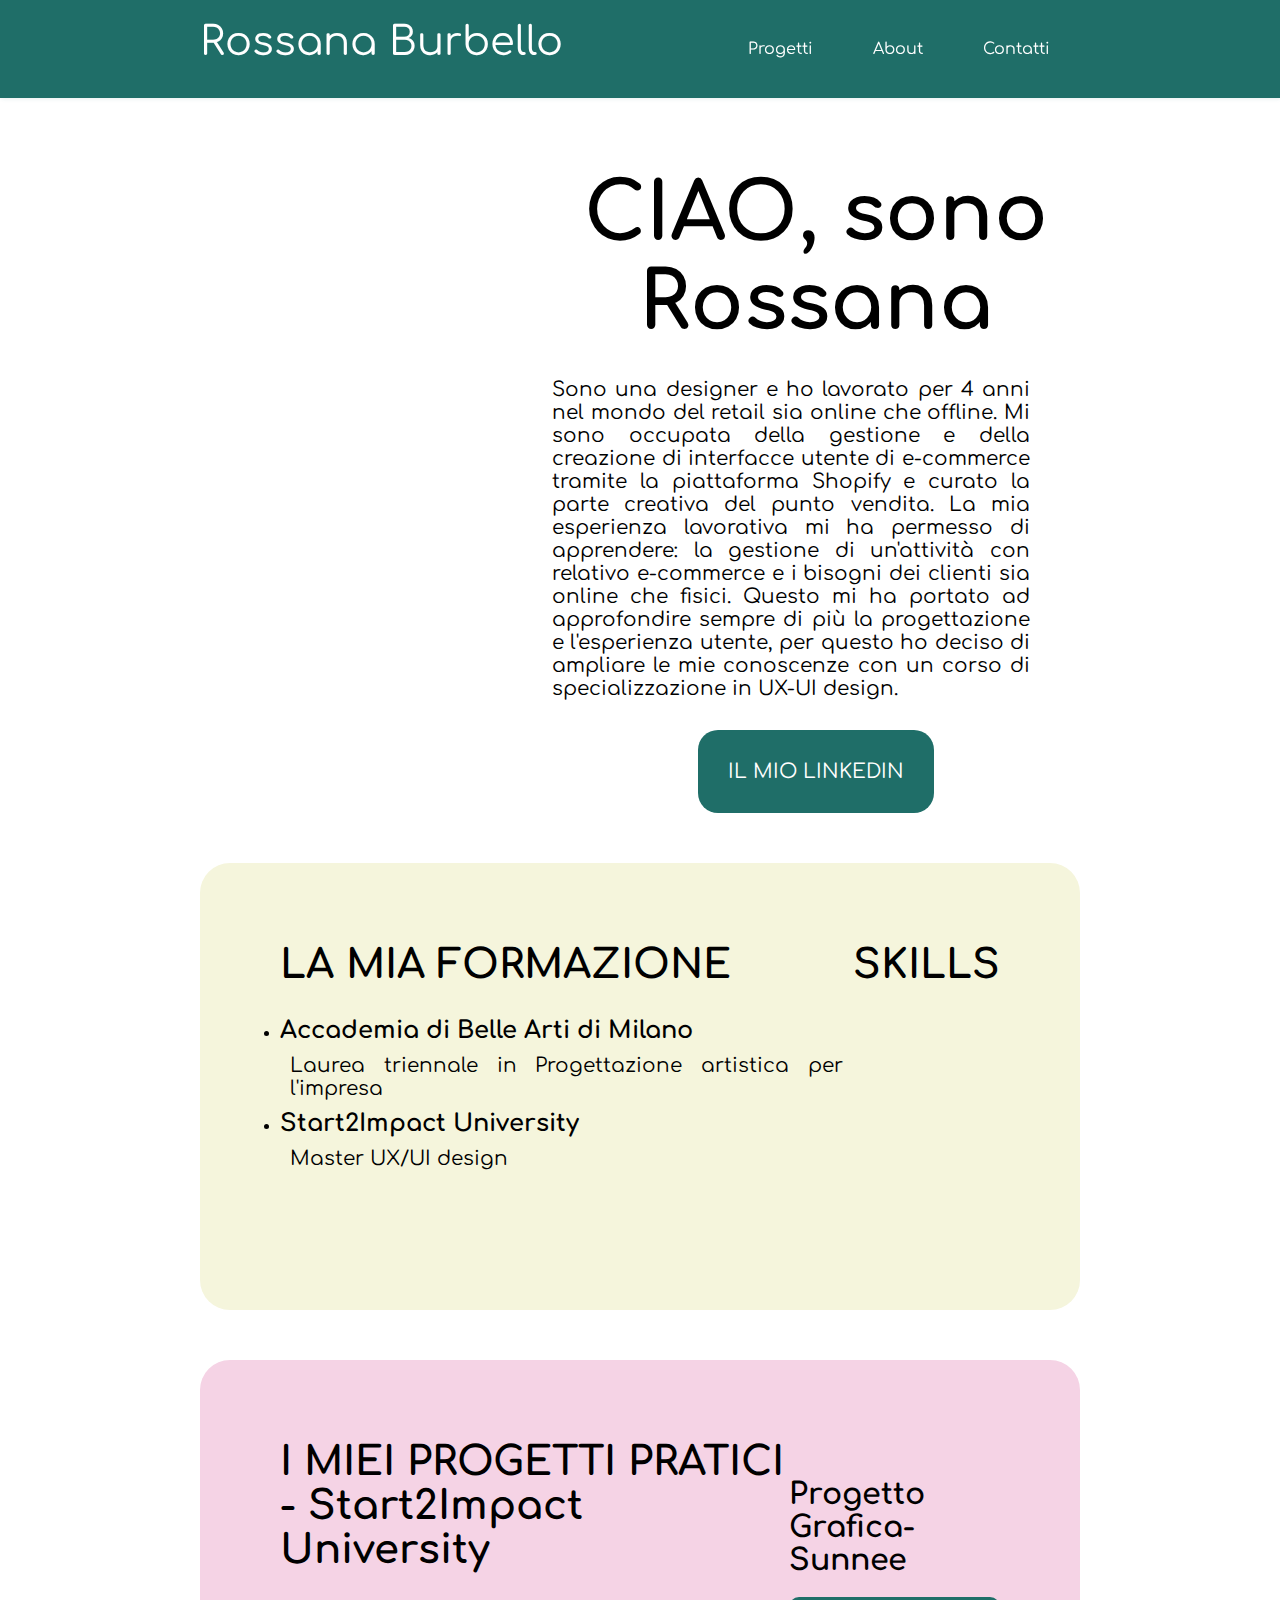
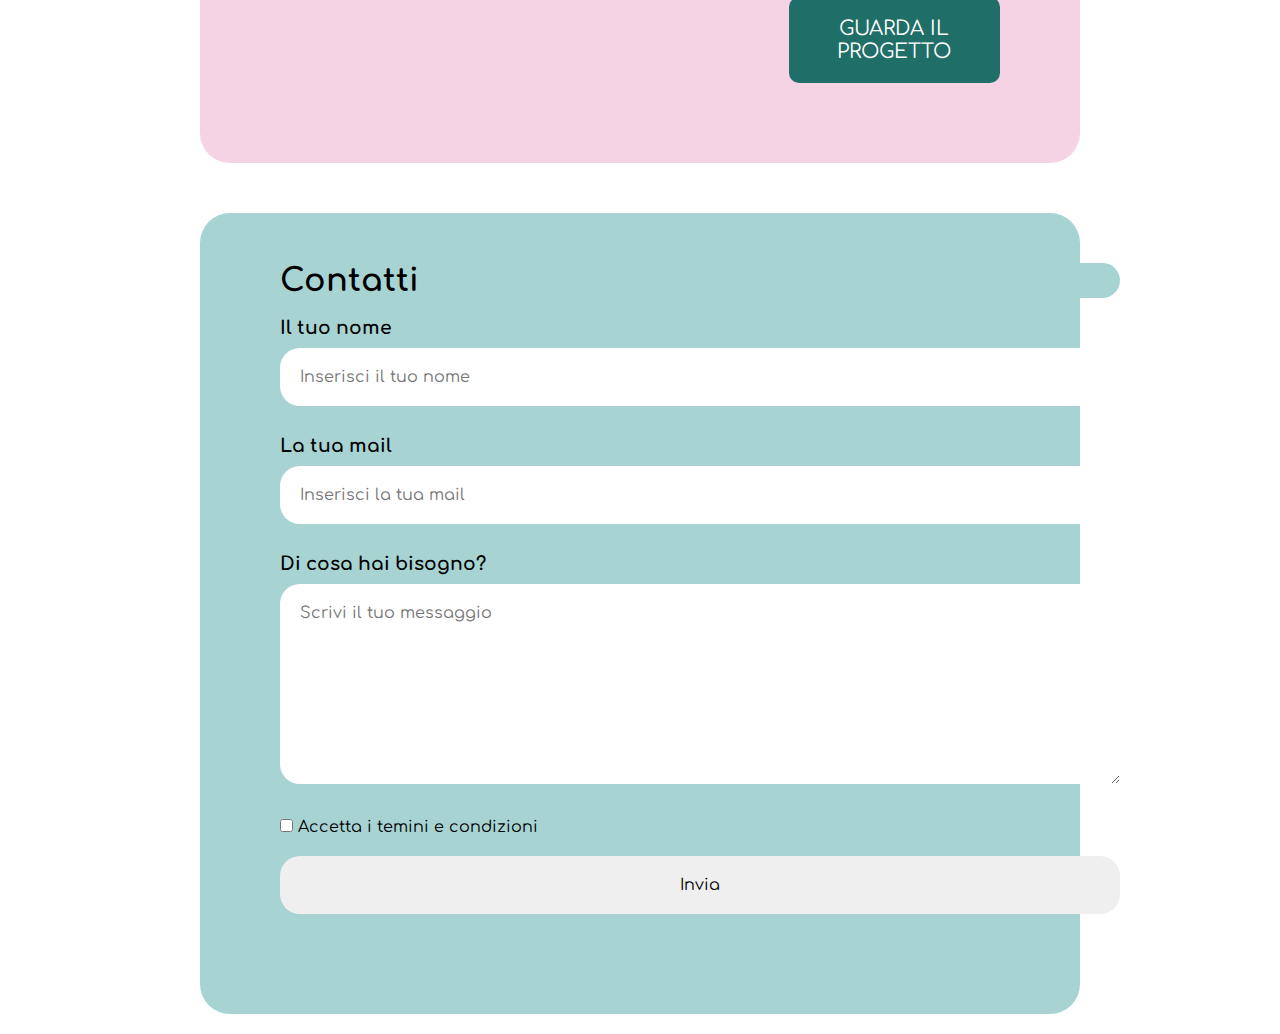
==== index.html @ 8a9caa3d "rifatto il css in quanto ero partita dalla truttura desktop e non da mobile, riadattando la parte de" ====
<!DOCTYPE html>
<html lang="en">
<head>
    <meta charset="UTF-8">
    <meta name="viewport" content="width=device-width, initial-scale=1.0">
    <link href="https://fonts.googleapis.com/css2?family=Comfortaa:wght@300..700&display=swap" rel="stylesheet">
    <link rel="stylesheet" href="assets/css/style1.css">
    <title>My Portfolio</title>
</head>
<body> <!--INIZIO HEADER-->
    
    <header class="header">
        <a href="#" class="Nome">Rossana Burbello</a>
        <input class="menu-btn" id="menu-btn" type="checkbox">
        <label for="menu-btn" class="menu-icon">
            <span class="nav-icon"></span>
        </label>

        <ul class="menu">
            <li><a href="#" class="Progetti">Progetti</a></li>
            <li><a href="#" class="About">About</a></li>
            <li><a href="#" class="Contatti">Contatti</a></li>
        </ul>

    </header>

         
    

 <!--INIZIO primo blocco-->

 <div class="main">
    <div class="presentazione">

        <div class="Photo">
            <img src="img/foto.png" alt="">
        </div>
        
        <div class="intro">
            <h1>CIAO, sono Rossana </h1>
            <p>Sono una designer e ho lavorato per 4 anni nel mondo del retail sia online che offline.
                Mi sono occupata della gestione e della creazione di interfacce utente di e-commerce tramite la piattaforma Shopify e curato la parte creativa del punto vendita.
                
                La mia esperienza lavorativa mi ha permesso di apprendere: la gestione di un'attività con relativo e-commerce e i bisogni dei clienti sia online che fisici.
                Questo mi ha portato ad approfondire sempre di più la progettazione e l'esperienza utente, per questo ho deciso di ampliare le mie conoscenze con un corso di specializzazione in UX-UI design.
                
                </p>
            <button> IL MIO LINKEDIN</button>
        </div>

       
    </div>


    <div class="training">
        <div class="text-project">
            <h1 class="title-section">LA MIA FORMAZIONE</h1>
            <ul>
                <li><h2>Accademia di Belle Arti di Milano</h2>
                    <p> Laurea triennale in Progettazione artistica per l'impresa</p></li>

                <li> <h2>Start2Impact University</h2>
                     <p>Master UX/UI design</p></li>

            </ul>          
        </div>
        
        <div class="skills">
            <h1 class="title-section">SKILLS</h1>
                <div class="img-skills">
                    <img src="img/ai.png" class=img-programm alt="">
                    <img src="img/id.png" class=img-programm alt="">
                    <img src="img/ph.png" class=img-programm alt="">
                    <img src="img/figma.png" class=img-programm alt="">
                    <img src="img/html.png" class=img-programm alt="">
                    <img src="img/css.png" class=img-programm alt="">

                </div>     

        </div>
    </div>




    <div class="progetti">
        <h1 class="title-section">I MIEI PROGETTI PRATICI - Start2Impact University</h1>

        <div class="project">
            <div class="progetto-grafica">
                <img src="img/sunnee.jpg"  alt="">
            </div>

            <div class="project-title">Progetto Grafica-Sunnee</div>
            <div class="CTA">
                <button>GUARDA IL PROGETTO</button>
            </div>
        </div>

    </div>


    <div class="contatti">
        
        <form action="index.html">
            <h1 class="contatti">Contatti</h1>

            <div class="info">
                <h3 class="input-title">Il tuo nome</h3>
                <input type="text" id="name" placeholder="Inserisci il tuo nome">

                <h3 class="input-title">La tua mail</h3>
                <input type="email" id="email" placeholder="Inserisci la tua mail">
                
                
            </div>

            
            <div class="message">
                <h3 class="input-title">Di cosa hai bisogno?</h3>
                <textarea name="messaggio" placeholder= "Scrivi il tuo messaggio"></textarea>
              

              <div class="check">
                 <input type="checkbox" name="Privacy policy"> <span>Accetta i temini e condizioni</span>
              </div>

              <div class="submit">
                  <input type="Submit" value=Invia>
              </div>

            </div>  
    
           
        </form>
        

    </div>
    
    
</body>
</html>
---- assets/css/style1.css ----
*{
    margin:0;
    padding:0;
    box-sizing:border-box;
    font-family: "Comfortaa", sans-serif;
}


a{
    color:white;
}


.header{
    background-color: rgb(31, 110, 104);
    box-shadow: 1px 1px 4px 0 rgba(31, 110, 104, .1);
    position:fixed;
    width:100%;
    z-index:1 ;
}


.header ul{
    padding:0;
    margin:0;
    list-style: none;
    overflow: hidden;
    background-color: rgb(31, 110, 104);
}

.header ul a{
    display: block;
    padding: 20px;
    text-decoration: none;

}

.header ul a:hover{
    background-color: rgb(79, 148, 142);

}

.header .Nome{
    float: left;
    font-size:40px;
    color:white;
    text-decoration: none;
    padding: 10px 20px;
}

.header .menu{
    clear:both;
    max-height: 0;
    transition: max-heigth .2s ease-out;
}


.header .menu-icon{
    padding:28px 20px;
    position:relative;
    float:right;
    cursor:pointer;
}


.header .menu-icon .nav-icon{
    background-color: white;
    display: block;
    width:18px;
    height: 2px;
    position:relative;
    transition: background-color .2s ease-out;
    border-radius: 5px;
}

.header .menu-icon .nav-icon::before,
.header .menu-icon .nav-icon::after{
    background-color: white;
    content: "";
    display: block;
    height: 100%;
    width:100%;
    transition:all .2s ease-out;
    position: absolute;
   
}

.header .menu-icon .nav-icon::after{
    top:-5px;

}


.header .menu-icon .nav-icon::before{
    top:5px;

}


.header .menu-btn{
    display: none;
}


.header .menu-btn:checked ~ .menu{
    max-height:240px;
}

.header .menu-btn:checked ~ .menu-icon .nav-icon{
    background-color: transparent;
}
.header .menu-btn:checked ~ .menu-icon .nav-icon::before{
    transform: rotate(-45deg);
    top:0;
}
.header .menu-btn:checked ~ .menu-icon .nav-icon::after{
    transform: rotate(45deg);
    top:0;
   
}





.main{
    
    padding-left:10px;
    padding-right:10px;

}

.presentazione{
    display:inline-block;
    padding:50px 0 50px 0;
    
}


.Photo{
     width:50%;
     margin:auto;
     
 }
 
 .Photo img{
     width:100%;
     border-radius:50%;
     border: 2px;
     margin-top: 20px;
     margin-bottom: 20px;
 
     
 }
 
 .intro{
     width:80%;
     margin:auto;
     text-align: center;
     
 }
 
 .intro h1{
     font-size:50px;
     margin-top:20px;
     margin-bottom: 30px;
     text-align: center;
 }
 
 .intro p{
     font-size:20px;
     margin-bottom: 30px;
     text-align: justify;
    

 }
 
 .intro button{
     background-color:rgb(31, 110, 104);
     color:white;
     font-size:20px;
     padding:20px;
     border-radius:20px;
     border:none; 

 }



 .training{
    background-color: beige; 
    border-radius: 30px;
    display: block;
    padding: 80px;
    margin-bottom: 50px;

}

 .progetti{
    background-color: rgb(245, 211, 229);
    border-radius: 30px;
    padding: 80px;
    margin-bottom:50px;
    display: block;    
} 

.project{
    margin:auto;
    width:100%;
}

.skills .img-programm{
    width:100px;
}

.text-project {
    width:100%;
    margin-bottom:50px;
}


.text-project h1{
    margin-bottom:30px;
}

.text-project p {
    font-size: 20px;
    text-align: justify;
}

.progetto-grafica img{
    width: 100%;
}

.project-title{
    font-size: 30px;
    margin-top:20px;
    font-weight: bold;
}


.CTA button{
    margin-top:20px;
    padding:20px;
    font-size: 20px;
    background-color:rgb(31, 110, 104);
    border: none;
    border-radius: 10px;
    color: white;
    width:100%;
}



form{
    padding: 80px;
    margin:auto; 
    width:500px;
    
}

.contatti:after{
    clear:both;
    display:table;
    content:"";
}

.contatti{
    background-color: rgb(167, 211, 211);
    margin-bottom:20px;
    border-radius: 30px;
}

.message{
    width:100%;
}

.input-title{
    margin-bottom: 10px;
}


input,textarea{
    padding: 20px;
    border-radius: 20px;
    
}

.info input[type=text], .info input[type=email]{
    width:100%;
    font-size: 100%;
    margin-bottom: 30px;
    border:none;
    
}

.message textarea{
    width: 100%;
    height: 200px;
    font-size: 100%;
    margin-bottom: 30px;
    border:none;


}

.check{
    float:left;
}


.submit input[type=Submit]{
    width:100%;
    font-size: 100%;
    margin-top:20px;
    margin-bottom: 50px;
    border:none;

}






@media(min-width:640px){

    .header li {
        float:left;
    }

    .header li a{
        padding:20px 30px;
    }
    
    .header .menu{
        clear:none;
        float:right;
        max-height: none;
        padding:20px 200px 20px 0;
    }

    .header .menu-icon{
        display: none;
    }

    .header .Nome{
        padding:20px 0 20px 200px;
    }

    .main{
        padding-left:200px;
        padding-right:200px;
    
    }
    
    .presentazione{
        padding: 150px 0 50px 0;
        display:flex;
    }
    
    .Photo{
        width:40%;
    }
    
    .Photo img{
        width:50%;
        border-radius:50%;
        border: 2px;
        display: block;
        margin:auto;
        margin-top: 20px;
        margin-bottom: 20px;    
    }
    
    .intro{
        width:60%;
    }
    
    .intro h1{
        font-size:80px;
        margin-top:20px;
        margin-bottom: 30px;
    }
    
    .intro p{
        font-size:20px;
        margin-bottom: 30px;
        margin-right:50px;
    }
    
    .intro button{
        background-color:rgb(31, 110, 104);
        color:white;
        font-size:20px;
        padding:30px;
        border-radius:20px;
        border:none;
    }





    .training{
        background-color: beige; 
        border-radius: 30px;
        display:flex;
        justify-content:space-between;
        padding: 80px;
        margin-bottom: 50px;
    
    }
    
    .text-project p {
        font-size: 20px;
        margin:10px;
    }
    
    
    .skills .img-programm{
        width:100px;
    }
    
    .title-section{
        margin-bottom:30px;
        font-size: 40px;
    
    }
    
    .progetti{
        background-color: rgb(245, 211, 229);
        border-radius: 30px;
        padding: 80px;
        margin-bottom:50px;
        display:flex;
    
    }
    
    .progetti:after{
        clear:both;
        display:table;
        content:"";
    }
    
    
    .project{
        width:60%;
    
    }
    
    .progetto-grafica img{
        width: 100%;
    }
    
    .project-title{
        font-size: 30px;
        margin-top:20px;
        font-weight: bold;
    }
    
    
    .CTA button{
        margin-top:20px;
        padding:20px;
        font-size: 20px;
        background-color:rgb(31, 110, 104);
        border: none;
        border-radius: 10px;
        color: white;
    }



    form{
        padding-top:50px;
        padding-bottom: 50px;
        margin:auto; 
        width:1000px;
        
        
    }
    
    
}
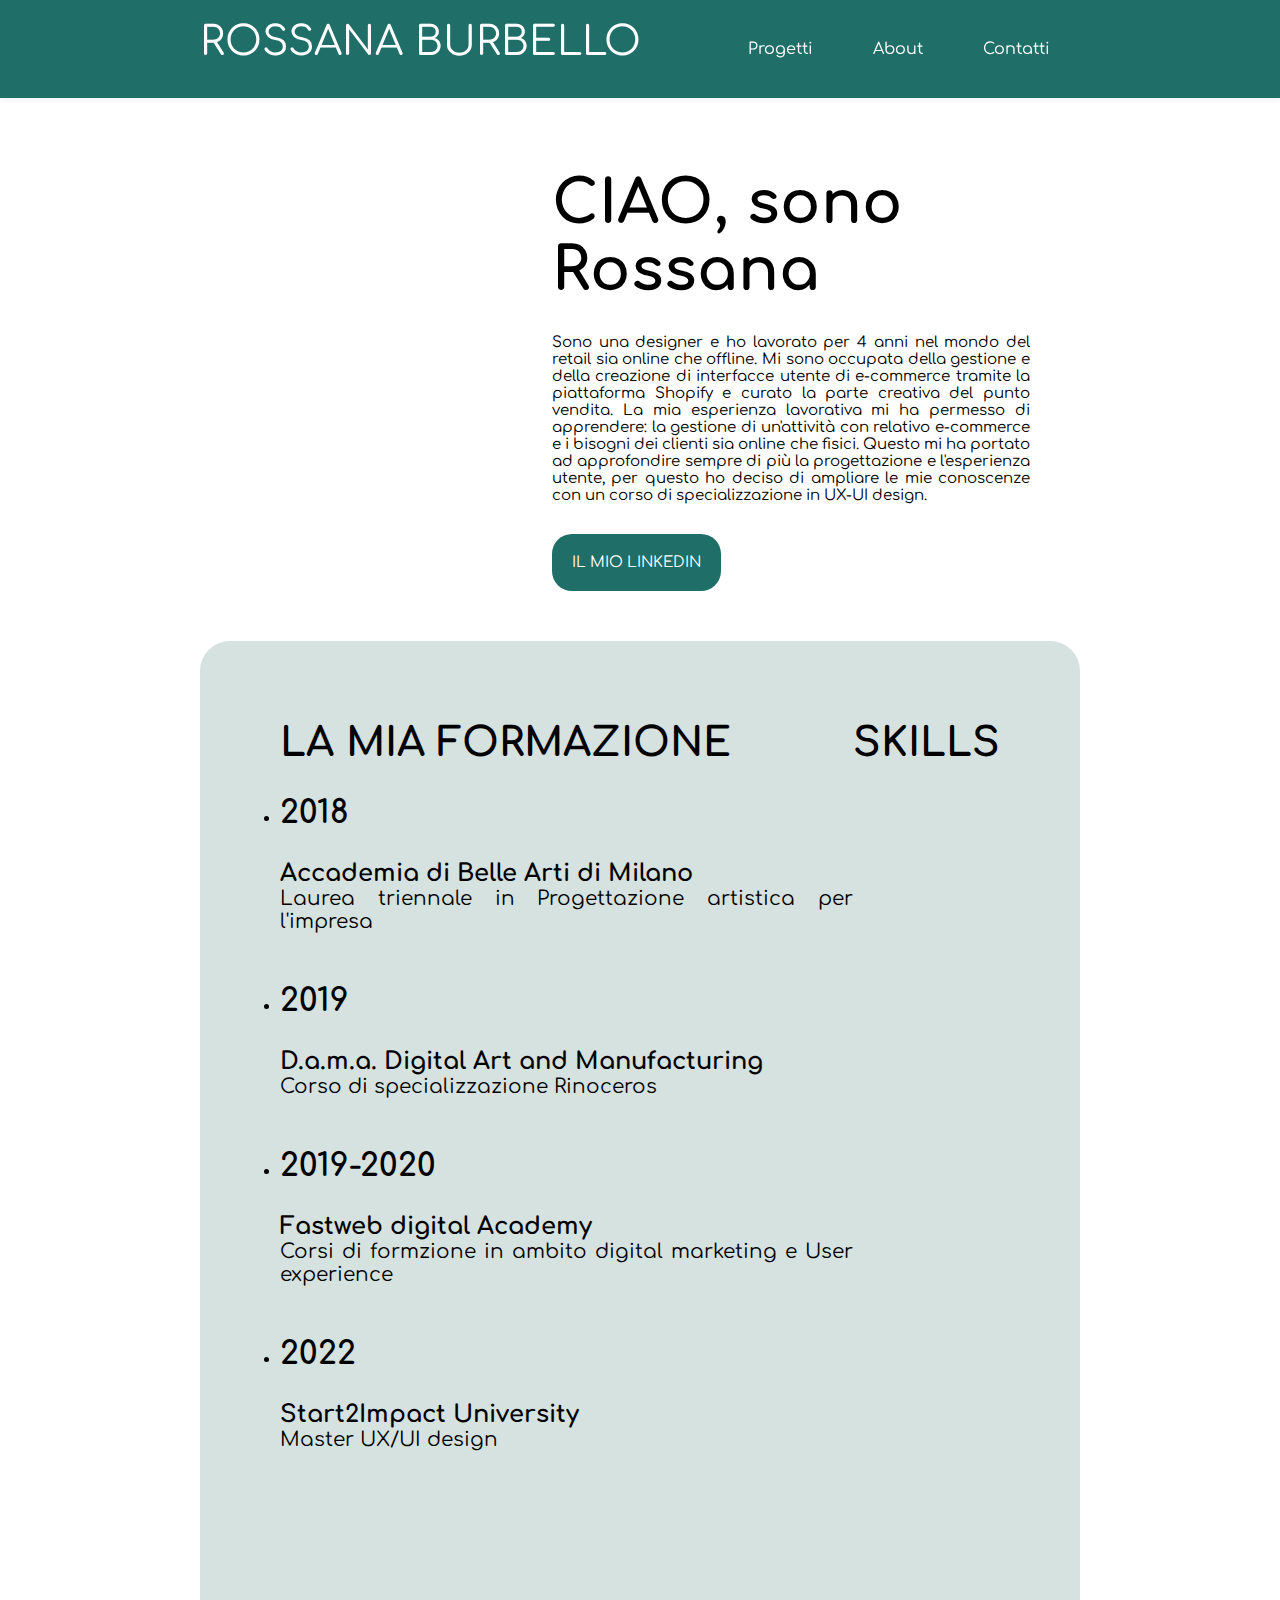
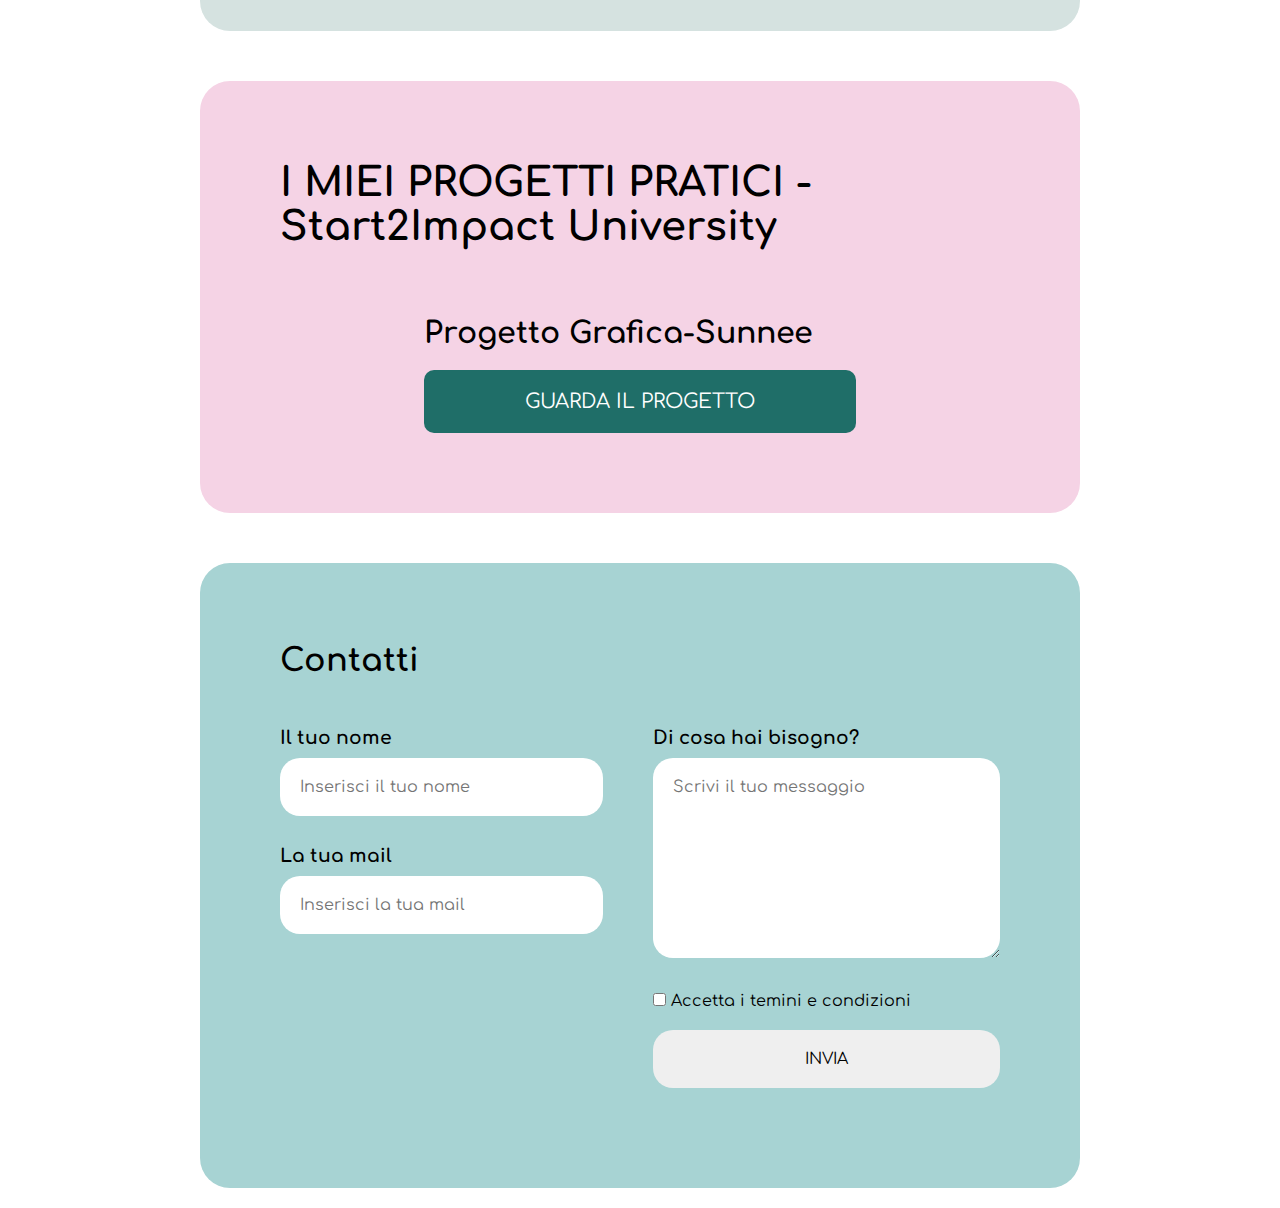
==== commit f6be5e9b: "sistemato form contatti" ====
--- a/index.html
+++ b/index.html
@@ -10,7 +10,7 @@
 <body> <!--INIZIO HEADER-->
     
     <header class="header">
-        <a href="#" class="Nome">Rossana Burbello</a>
+        <a href="#" class="Nome">ROSSANA BURBELLO</a>
         <input class="menu-btn" id="menu-btn" type="checkbox">
         <label for="menu-btn" class="menu-icon">
             <span class="nav-icon"></span>
@@ -53,16 +53,36 @@
 
 
     <div class="training">
-        <div class="text-project">
+        <div class="text-training">
             <h1 class="title-section">LA MIA FORMAZIONE</h1>
+
             <ul>
-                <li><h2>Accademia di Belle Arti di Milano</h2>
-                    <p> Laurea triennale in Progettazione artistica per l'impresa</p></li>
+                <li>
+                    <h1>2018</h1>
+                    <h2>Accademia di Belle Arti di Milano</h2>
+                    <p> Laurea triennale in Progettazione artistica per l'impresa</p>
+                </li>
 
-                <li> <h2>Start2Impact University</h2>
-                     <p>Master UX/UI design</p></li>
+                <li>
+                    <h1>2019</h1>
+                    <h2>D.a.m.a. Digital Art and Manufacturing</h2>
+                    <p>Corso di specializzazione Rinoceros</p>
+                </li>
 
-            </ul>          
+                <li>
+                    <h1>2019-2020</h1>
+                    <h2>Fastweb digital Academy</h2>
+                    <p> Corsi di formzione in ambito digital marketing e User experience</p>
+                </li>
+  
+
+                <li> 
+                    <h1>2022</h1>
+                    <h2>Start2Impact University</h2>
+                     <p>Master UX/UI design</p>
+                </li>
+
+            </ul>       
         </div>
         
         <div class="skills">
@@ -101,9 +121,11 @@
 
 
     <div class="contatti">
+
+        <h1 class="title-contact">Contatti</h1>
+        
         
         <form action="index.html">
-            <h1 class="contatti">Contatti</h1>
 
             <div class="info">
                 <h3 class="input-title">Il tuo nome</h3>
@@ -126,7 +148,7 @@
               </div>
 
               <div class="submit">
-                  <input type="Submit" value=Invia>
+                  <input type="Submit" value=INVIA>
               </div>
 
             </div>  
--- a/assets/css/style1.css
+++ b/assets/css/style1.css
@@ -189,13 +189,15 @@
 
 
  .training{
-    background-color: beige; 
+    background-color: rgb(213, 226, 224); 
     border-radius: 30px;
     display: block;
     padding: 80px;
     margin-bottom: 50px;
 
 }
+
+
 
  .progetti{
     background-color: rgb(245, 211, 229);
@@ -210,21 +212,31 @@
     width:100%;
 }
 
+
+.text-training  ul li{
+    padding-bottom: 50px;
+}
+
+.title-section{
+    margin-bottom: 50px;
+    font-size: 40px;
+}
+
 .skills .img-programm{
     width:100px;
 }
 
-.text-project {
+.text-training {
     width:100%;
     margin-bottom:50px;
 }
 
 
-.text-project h1{
+.text-training h1{
     margin-bottom:30px;
 }
 
-.text-project p {
+.text-training p {
     font-size: 20px;
     text-align: justify;
 }
@@ -255,8 +267,7 @@
 
 form{
     padding: 80px;
-    margin:auto; 
-    width:500px;
+    margin:auto;
     
 }
 
@@ -272,9 +283,12 @@
     border-radius: 30px;
 }
 
-.message{
-    width:100%;
-}
+
+.title-contact{
+    padding: 80px 80px 0 80px;
+}
+
+
 
 .input-title{
     margin-bottom: 10px;
@@ -322,9 +336,7 @@
 
 
 
-
-
-@media(min-width:640px){
+@media (min-width:640px) and (max-width:1024px){
 
     .header li {
         float:left;
@@ -338,7 +350,7 @@
         clear:none;
         float:right;
         max-height: none;
-        padding:20px 200px 20px 0;
+        padding:20px 80px 20px 0;
     }
 
     .header .menu-icon{
@@ -346,22 +358,22 @@
     }
 
     .header .Nome{
-        padding:20px 0 20px 200px;
+        padding:20px 0 20px 80px;
     }
 
     .main{
-        padding-left:200px;
-        padding-right:200px;
+        padding-left:100px;
+        padding-right:100px;
     
     }
     
     .presentazione{
-        padding: 150px 0 50px 0;
-        display:flex;
+        padding: 200px 0 50px 0;
+       
     }
     
     .Photo{
-        width:40%;
+        width:60%;
     }
     
     .Photo img{
@@ -375,11 +387,12 @@
     }
     
     .intro{
-        width:60%;
+        width:100%;
+        margin:0 20px 0 20px;
     }
     
     .intro h1{
-        font-size:80px;
+        font-size:50px;
         margin-top:20px;
         margin-bottom: 30px;
     }
@@ -404,16 +417,14 @@
 
 
     .training{
-        background-color: beige; 
         border-radius: 30px;
-        display:flex;
         justify-content:space-between;
         padding: 80px;
         margin-bottom: 50px;
     
     }
     
-    .text-project p {
+    .text-training p {
         font-size: 20px;
         margin:10px;
     }
@@ -430,12 +441,9 @@
     }
     
     .progetti{
-        background-color: rgb(245, 211, 229);
         border-radius: 30px;
         padding: 80px;
         margin-bottom:50px;
-        display:flex;
-    
     }
     
     .progetti:after{
@@ -477,10 +485,192 @@
         padding-top:50px;
         padding-bottom: 50px;
         margin:auto; 
-        width:1000px;
+        width:100%;
         
         
     }
+}
+
+
+@media(min-width:1024px){
+
+    .header li {
+        float:left;
+    }
+
+    .header li a{
+        padding:20px 30px;
+    }
+    
+    .header .menu{
+        clear:none;
+        float:right;
+        max-height: none;
+        padding:20px 200px 20px 0;
+    }
+
+    .header .menu-icon{
+        display: none;
+    }
+
+    .header .Nome{
+        padding:20px 0 20px 200px;
+    }
+
+    .main{
+        padding-left:200px;
+        padding-right:200px;
+    
+    }
+    
+    .presentazione{
+        padding: 150px 0 50px 0;
+        display:flex;
+    }
+    
+    .Photo{
+        width:40%;
+    }
+    
+    .Photo img{
+        width:60%;
+        border-radius:50%;
+        border: 2px;
+        display: block;
+        margin:auto;
+        margin-top: 20px;
+        margin-bottom: 20px;    
+    }
+    
+    .intro{
+        width:60%;
+    }
+    
+    .intro h1{
+        font-size:60px;
+        margin-top:20px;
+        margin-bottom: 30px;
+        text-align: left;
+    }
+    
+    .intro p{
+        font-size:15px;
+        margin-bottom: 30px;
+        margin-right:50px;
+    }
+    
+    .intro button{
+        background-color:rgb(31, 110, 104);
+        color:white;
+        font-size:15px;
+        padding:20px;
+        border-radius:20px;
+        border:none;
+        float:left;
+
+    }
+
+
+
+
+
+    .training{
+        border-radius: 30px;
+        display:flex;
+        justify-content:space-between;
+        padding: 80px;
+        margin-bottom: 50px;
+    
+    }
+
+    
+    
+    .ttext-training p {
+        font-size: 20px;
+        margin:10px;
+    }
+    
+    
+    .skills .img-programm{
+        width:100px;
+    }
+    
+    .title-section{
+        margin-bottom:30px;
+        font-size: 40px;
+    
+    }
+    
+    .progetti{
+        border-radius: 30px;
+        padding: 80px;
+        margin-bottom:50px;
+        
+    
+    }
+    
+    .progetti:after{
+        clear:both;
+        display:table;
+        content:"";
+    }
+    
+    
+    .project{
+        width:60%;
+    
+    }
+    
+    .progetto-grafica img{
+        width: 100%;
+    }
+    
+    .project-title{
+        font-size: 30px;
+        margin-top:20px;
+        font-weight: bold;
+    }
+    
+    
+    .CTA button{
+        margin-top:20px;
+        padding:20px;
+        font-size: 20px;
+        background-color:rgb(31, 110, 104);
+        border: none;
+        border-radius: 10px;
+        color: white;
+    }
+
+
+
+    form{
+        padding-top:50px;
+        padding-bottom: 50px;
+        margin:auto; 
+        width:100%;
+        display: flex;
+        flex-direction:row;
+    }
+
+    .title-contact{
+        display: block;
+    }
+
+    .info{
+        width:100%;
+        padding-right: 50px;
+    }
+
+    .message{
+        width:100%;
+    }
+    
+    
+    .submit input[type=Submit]{
+        width:100%;
+        
+    }
     
     
 }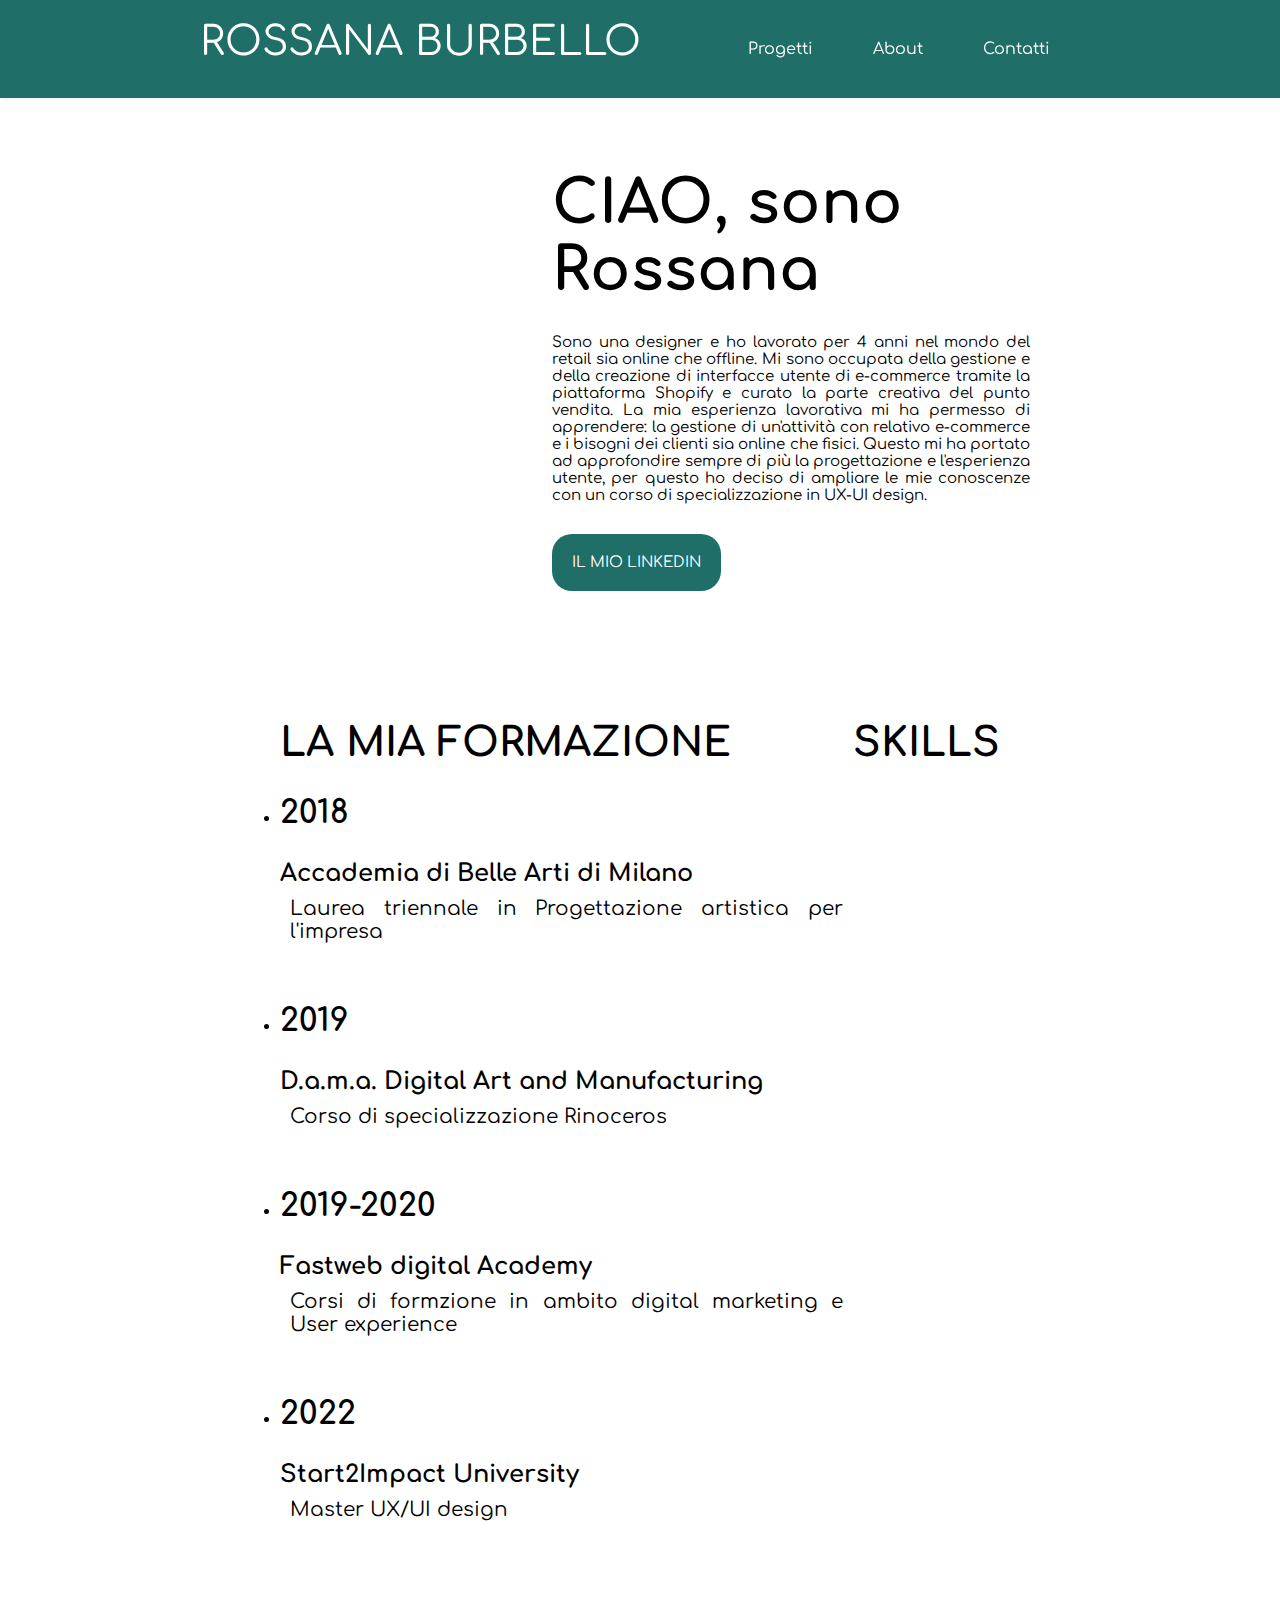
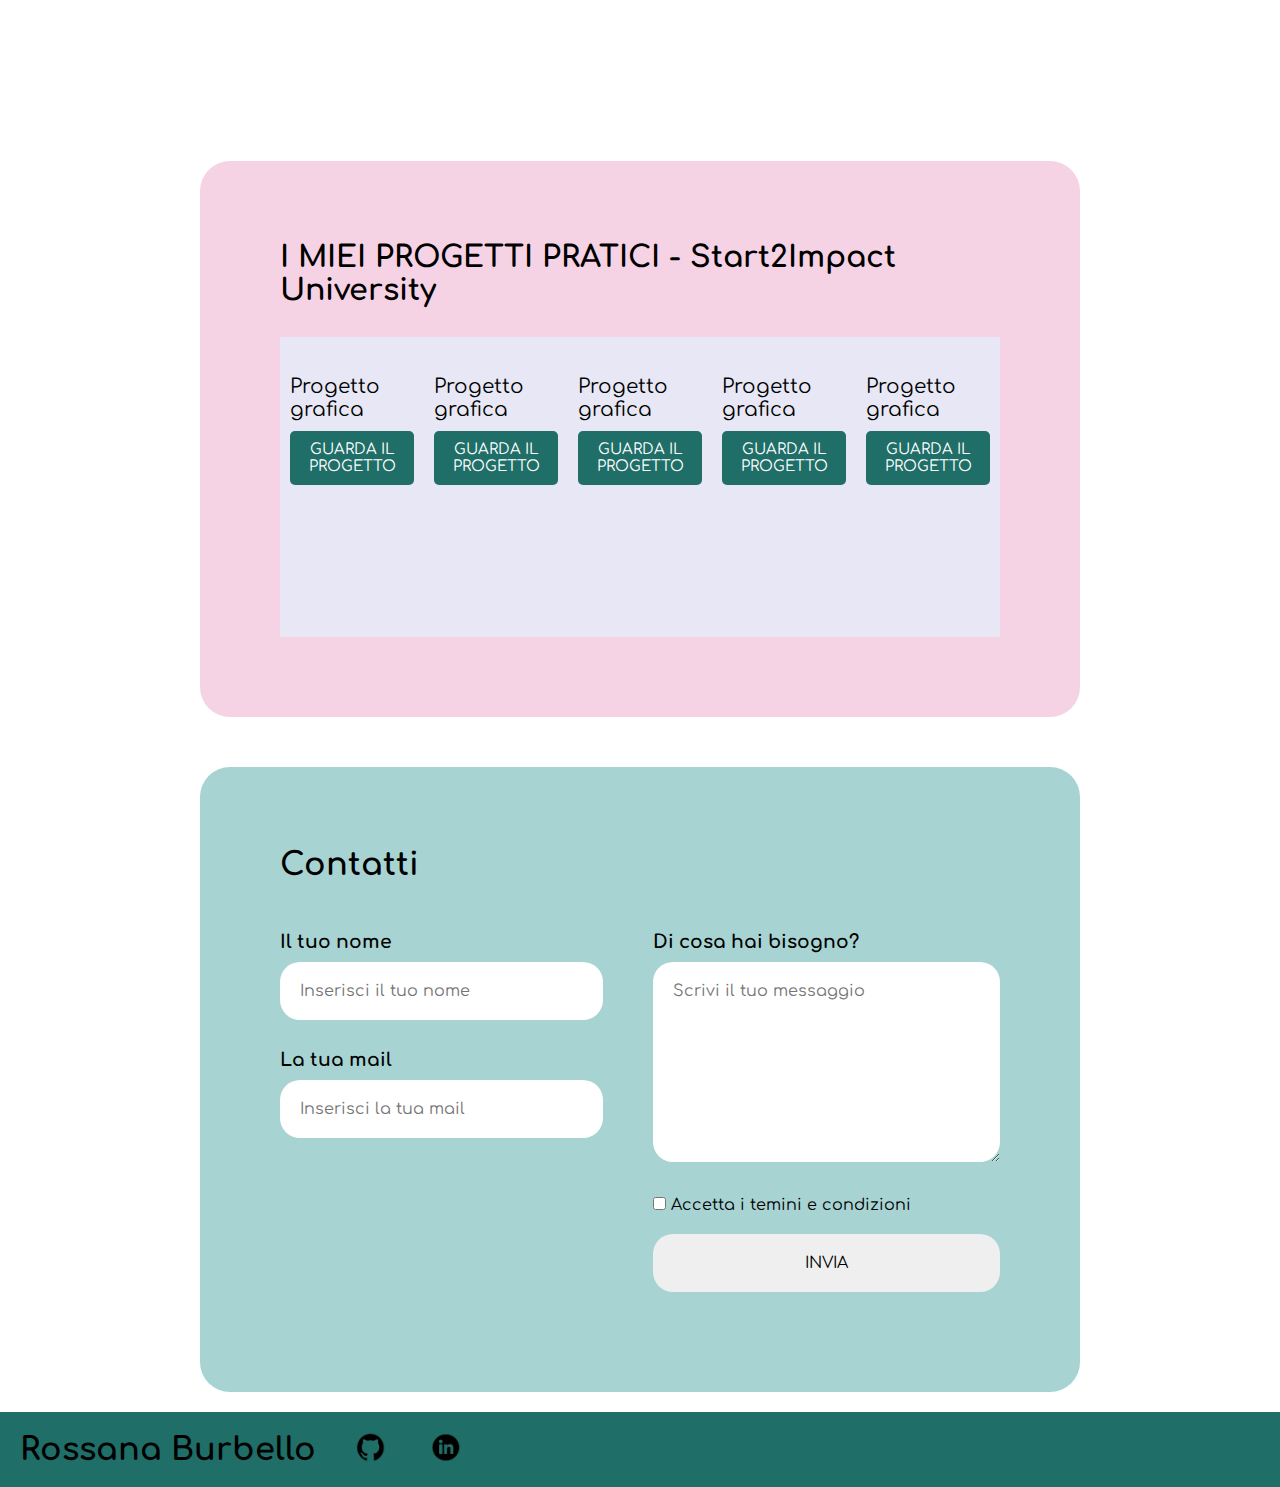
==== commit 811f3fa7: "aggiunto footer e blocchi progetti" ====
--- a/index.html
+++ b/index.html
@@ -1,164 +1,218 @@
 <!DOCTYPE html>
 <html lang="en">
-<head>
-    <meta charset="UTF-8">
-    <meta name="viewport" content="width=device-width, initial-scale=1.0">
-    <link href="https://fonts.googleapis.com/css2?family=Comfortaa:wght@300..700&display=swap" rel="stylesheet">
-    <link rel="stylesheet" href="assets/css/style1.css">
-    <title>My Portfolio</title>
-</head>
-<body> <!--INIZIO HEADER-->
-    
-    <header class="header">
-        <a href="#" class="Nome">ROSSANA BURBELLO</a>
-        <input class="menu-btn" id="menu-btn" type="checkbox">
-        <label for="menu-btn" class="menu-icon">
-            <span class="nav-icon"></span>
-        </label>
-
-        <ul class="menu">
-            <li><a href="#" class="Progetti">Progetti</a></li>
-            <li><a href="#" class="About">About</a></li>
-            <li><a href="#" class="Contatti">Contatti</a></li>
-        </ul>
-
-    </header>
-
-         
-    
-
- <!--INIZIO primo blocco-->
-
- <div class="main">
-    <div class="presentazione">
-
-        <div class="Photo">
-            <img src="img/foto.png" alt="">
+    <head>
+        <meta charset="UTF-8">
+        <meta name="viewport" content="width=device-width, initial-scale=1.0">
+        <link href="https://fonts.googleapis.com/css2?family=Comfortaa:wght@300..700&display=swap" rel="stylesheet">
+        <link rel="stylesheet" href="assets/css/style1.css">
+        <title>My Portfolio</title>
+    </head>
+    <body> <!--INIZIO HEADER-->
+        
+        <header class="header">
+            <a href="#" class="Nome">ROSSANA BURBELLO</a>
+            <input class="menu-btn" id="menu-btn" type="checkbox">
+            <label for="menu-btn" class="menu-icon">
+                <span class="nav-icon"></span>
+            </label>
+    
+            <ul class="menu">
+                <li><a href="#" class="Progetti">Progetti</a></li>
+                <li><a href="#" class="About">About</a></li>
+                <li><a href="#" class="Contatti">Contatti</a></li>
+            </ul>
+    
+        </header>
+    
+             
+        
+    
+     <!--INIZIO primo blocco-->
+    
+        <div class="main">
+
+            <div class="presentazione">
+    
+                <div class="Photo">
+                    <img src="img/foto.png" alt="">
+                </div>
+                
+                <div class="intro">
+                    <h1>CIAO, sono Rossana </h1>
+                    <p>Sono una designer e ho lavorato per 4 anni nel mondo del retail sia online che offline.
+                        Mi sono occupata della gestione e della creazione di interfacce utente di e-commerce tramite la piattaforma Shopify e curato la parte creativa del punto vendita.
+                        
+                        La mia esperienza lavorativa mi ha permesso di apprendere: la gestione di un'attività con relativo e-commerce e i bisogni dei clienti sia online che fisici.
+                        Questo mi ha portato ad approfondire sempre di più la progettazione e l'esperienza utente, per questo ho deciso di ampliare le mie conoscenze con un corso di specializzazione in UX-UI design.
+                        
+                        </p>
+                    <button> IL MIO LINKEDIN</button>
+                </div>
+        
+               
+            </div>
+        
+        
+            <div class="training">
+                <div class="text-training">
+                    <h1 class="title-section">LA MIA FORMAZIONE</h1>
+        
+                    <ul>
+                        <li>
+                            <h1>2018</h1>
+                            <h2>Accademia di Belle Arti di Milano</h2>
+                            <p> Laurea triennale in Progettazione artistica per l'impresa</p>
+                        </li>
+        
+                        <li>
+                            <h1>2019</h1>
+                            <h2>D.a.m.a. Digital Art and Manufacturing</h2>
+                            <p>Corso di specializzazione Rinoceros</p>
+                        </li>
+        
+                        <li>
+                            <h1>2019-2020</h1>
+                            <h2>Fastweb digital Academy</h2>
+                            <p> Corsi di formzione in ambito digital marketing e User experience</p>
+                        </li>
+          
+        
+                        <li> 
+                            <h1>2022</h1>
+                            <h2>Start2Impact University</h2>
+                             <p>Master UX/UI design</p>
+                        </li>
+        
+                    </ul>       
+                </div>
+                
+                <div class="skills">
+                    <h1 class="title-section">SKILLS</h1>
+                        <div class="img-skills">
+                            <img src="img/ai.png" class=img-programm alt="">
+                            <img src="img/id.png" class=img-programm alt="">
+                            <img src="img/ph.png" class=img-programm alt="">
+                            <img src="img/figma.png" class=img-programm alt="">
+                            <img src="img/html.png" class=img-programm alt="">
+                            <img src="img/css.png" class=img-programm alt="">
+        
+                        </div>     
+        
+                </div>
+            </div>
+        
+        
+        
+        
+            <div class="project-container">
+    
+                <h1 class="title-section">I MIEI PROGETTI PRATICI - Start2Impact University</h1>
+
+                <div class="albums">
+                    <div class="album">
+                        <div class="album-image">
+                            <img src="img/sunnee.jpg" alt="">     
+                        </div>
+                        <div class="album-title">Progetto grafica</div>
+                        <button class="button-project"> GUARDA IL PROGETTO</button>
+                    </div>
+
+                    <div class="album">
+                        <div class="album-image">
+                            <img src="img/sunnee.jpg" alt="">     
+                        </div>
+                        <div class="album-title">Progetto grafica</div>
+                        <button class="button-project"> GUARDA IL PROGETTO</button>
+                    </div>
+                    
+                    <div class="album">
+                        <div class="album-image">
+                            <img src="img/sunnee.jpg" alt="">     
+                        </div>
+                        <div class="album-title">Progetto grafica</div>
+                        <button class="button-project"> GUARDA IL PROGETTO</button>
+                    </div>
+
+                    <div class="album">
+                        <div class="album-image">
+                            <img src="img/sunnee.jpg" alt="">     
+                        </div>
+                        <div class="album-title">Progetto grafica</div>
+                        <button class="button-project"> GUARDA IL PROGETTO</button>
+                    </div>
+
+                    <div class="album">
+                        <div class="album-image">
+                            <img src="img/sunnee.jpg" alt="">     
+                        </div>
+                        <div class="album-title">Progetto grafica</div>
+                        <button class="button-project"> GUARDA IL PROGETTO</button>
+                    </div>
+            
+
+                    
+                </div>
+        
+                
+                
+            </div>
+
+
+            <div class="contatti">
+                <h1 class="title-contact">Contatti</h1>
+                
+                
+                <form action="index.html">
+        
+                    <div class="info">
+                        <h3 class="input-title">Il tuo nome</h3>
+                        <input type="text" id="name" placeholder="Inserisci il tuo nome">
+        
+                        <h3 class="input-title">La tua mail</h3>
+                        <input type="email" id="email" placeholder="Inserisci la tua mail">
+                        
+                        
+                    </div>
+        
+                    
+                    <div class="message">
+                        <h3 class="input-title">Di cosa hai bisogno?</h3>
+                        <textarea name="messaggio" placeholder= "Scrivi il tuo messaggio"></textarea>
+                      
+        
+                      <div class="check">
+                         <input type="checkbox" name="Privacy policy"> <span>Accetta i temini e condizioni</span>
+                      </div>
+        
+                      <div class="submit">
+                          <input type="Submit" value=INVIA>
+                      </div>
+        
+                    </div>  
+            
+                   
+                </form>
+            </div>
+    
+
         </div>
-        
-        <div class="intro">
-            <h1>CIAO, sono Rossana </h1>
-            <p>Sono una designer e ho lavorato per 4 anni nel mondo del retail sia online che offline.
-                Mi sono occupata della gestione e della creazione di interfacce utente di e-commerce tramite la piattaforma Shopify e curato la parte creativa del punto vendita.
-                
-                La mia esperienza lavorativa mi ha permesso di apprendere: la gestione di un'attività con relativo e-commerce e i bisogni dei clienti sia online che fisici.
-                Questo mi ha portato ad approfondire sempre di più la progettazione e l'esperienza utente, per questo ho deciso di ampliare le mie conoscenze con un corso di specializzazione in UX-UI design.
-                
-                </p>
-            <button> IL MIO LINKEDIN</button>
-        </div>
+
+        <footer>
+            <h1>Rossana Burbello</h1>
+            <div class="img-footer">
+                <img src="img/git hub1.png" class=img-footer alt="">
+                <img src="img/linkedin.png" class=img-footer alt="">
+            </div>
+
+        </footer>
+
+
+        
+        
 
        
-    </div>
-
-
-    <div class="training">
-        <div class="text-training">
-            <h1 class="title-section">LA MIA FORMAZIONE</h1>
-
-            <ul>
-                <li>
-                    <h1>2018</h1>
-                    <h2>Accademia di Belle Arti di Milano</h2>
-                    <p> Laurea triennale in Progettazione artistica per l'impresa</p>
-                </li>
-
-                <li>
-                    <h1>2019</h1>
-                    <h2>D.a.m.a. Digital Art and Manufacturing</h2>
-                    <p>Corso di specializzazione Rinoceros</p>
-                </li>
-
-                <li>
-                    <h1>2019-2020</h1>
-                    <h2>Fastweb digital Academy</h2>
-                    <p> Corsi di formzione in ambito digital marketing e User experience</p>
-                </li>
-  
-
-                <li> 
-                    <h1>2022</h1>
-                    <h2>Start2Impact University</h2>
-                     <p>Master UX/UI design</p>
-                </li>
-
-            </ul>       
-        </div>
-        
-        <div class="skills">
-            <h1 class="title-section">SKILLS</h1>
-                <div class="img-skills">
-                    <img src="img/ai.png" class=img-programm alt="">
-                    <img src="img/id.png" class=img-programm alt="">
-                    <img src="img/ph.png" class=img-programm alt="">
-                    <img src="img/figma.png" class=img-programm alt="">
-                    <img src="img/html.png" class=img-programm alt="">
-                    <img src="img/css.png" class=img-programm alt="">
-
-                </div>     
-
-        </div>
-    </div>
-
-
-
-
-    <div class="progetti">
-        <h1 class="title-section">I MIEI PROGETTI PRATICI - Start2Impact University</h1>
-
-        <div class="project">
-            <div class="progetto-grafica">
-                <img src="img/sunnee.jpg"  alt="">
-            </div>
-
-            <div class="project-title">Progetto Grafica-Sunnee</div>
-            <div class="CTA">
-                <button>GUARDA IL PROGETTO</button>
-            </div>
-        </div>
-
-    </div>
-
-
-    <div class="contatti">
-
-        <h1 class="title-contact">Contatti</h1>
-        
-        
-        <form action="index.html">
-
-            <div class="info">
-                <h3 class="input-title">Il tuo nome</h3>
-                <input type="text" id="name" placeholder="Inserisci il tuo nome">
-
-                <h3 class="input-title">La tua mail</h3>
-                <input type="email" id="email" placeholder="Inserisci la tua mail">
-                
-                
-            </div>
-
-            
-            <div class="message">
-                <h3 class="input-title">Di cosa hai bisogno?</h3>
-                <textarea name="messaggio" placeholder= "Scrivi il tuo messaggio"></textarea>
-              
-
-              <div class="check">
-                 <input type="checkbox" name="Privacy policy"> <span>Accetta i temini e condizioni</span>
-              </div>
-
-              <div class="submit">
-                  <input type="Submit" value=INVIA>
-              </div>
-
-            </div>  
-    
            
-        </form>
-        
-
-    </div>
-    
-    
-</body>
+        
+    </body>
+
 </html>--- a/assets/css/style1.css
+++ b/assets/css/style1.css
@@ -122,12 +122,10 @@
 
 
 
-
-
 .main{
     
-    padding-left:10px;
-    padding-right:10px;
+    padding-left:20px;
+    padding-right:20px;
 
 }
 
@@ -142,9 +140,9 @@
      width:50%;
      margin:auto;
      
- }
+}
  
- .Photo img{
+.Photo img{
      width:100%;
      border-radius:50%;
      border: 2px;
@@ -152,31 +150,31 @@
      margin-bottom: 20px;
  
      
- }
+}
  
- .intro{
+.intro{
      width:80%;
      margin:auto;
      text-align: center;
      
- }
+}
  
- .intro h1{
+.intro h1{
      font-size:50px;
      margin-top:20px;
      margin-bottom: 30px;
      text-align: center;
- }
+}
  
- .intro p{
+.intro p{
      font-size:20px;
      margin-bottom: 30px;
      text-align: justify;
     
 
- }
+}
  
- .intro button{
+.intro button{
      background-color:rgb(31, 110, 104);
      color:white;
      font-size:20px;
@@ -184,12 +182,12 @@
      border-radius:20px;
      border:none; 
 
- }
-
-
-
- .training{
-    background-color: rgb(213, 226, 224); 
+}
+
+
+
+.training{
+    /*background-color: #D8E9E3;*/
     border-radius: 30px;
     display: block;
     padding: 80px;
@@ -198,70 +196,80 @@
 }
 
 
-
- .progetti{
+.text-training  ul li{
+    padding-bottom: 50px;
+}
+
+.title-section{
+    margin-bottom: 50px;
+    font-size: 40px;
+}
+
+.skills .img-programm{
+    width:100px;
+}
+
+.text-training {
+    width:100%;
+    margin-bottom:50px;
+}
+
+
+.text-training h1{
+    margin-bottom:30px;
+}
+
+.text-training p {
+    font-size: 20px;
+    text-align: justify;
+}
+
+
+
+.project-container{
     background-color: rgb(245, 211, 229);
     border-radius: 30px;
     padding: 80px;
     margin-bottom:50px;
-    display: block;    
-} 
-
-.project{
-    margin:auto;
-    width:100%;
-}
-
-
-.text-training  ul li{
-    padding-bottom: 50px;
-}
-
-.title-section{
-    margin-bottom: 50px;
-    font-size: 40px;
-}
-
-.skills .img-programm{
-    width:100px;
-}
-
-.text-training {
-    width:100%;
-    margin-bottom:50px;
-}
-
-
-.text-training h1{
-    margin-bottom:30px;
-}
-
-.text-training p {
+}
+
+.project-container .title-section{
+    font-size: 30px;
+}
+
+.albums{
+    background-color: rgb(231, 231, 245);
+    height:calc(100% / 5 - 20px);
+}
+
+.album{
+    margin: 10px;
+    
+}
+
+.album-image img{
+    width: 100%;
+}
+
+.album-title{
     font-size: 20px;
-    text-align: justify;
-}
-
-.progetto-grafica img{
-    width: 100%;
-}
-
-.project-title{
-    font-size: 30px;
-    margin-top:20px;
-    font-weight: bold;
-}
-
-
-.CTA button{
-    margin-top:20px;
-    padding:20px;
-    font-size: 20px;
-    background-color:rgb(31, 110, 104);
+    margin: 10px 0 10px 0;
+}
+
+.button-project{
+    background-color: rgb(31, 110, 104);
+    color: white;
+    font-size: 15px;
+    padding: 10px;
     border: none;
-    border-radius: 10px;
-    color: white;
-    width:100%;
-}
+    border-radius: 5px;
+
+
+}
+
+
+
+
 
 
 
@@ -331,6 +339,22 @@
     margin-bottom: 50px;
     border:none;
 
+}
+
+
+footer{
+    background-color: rgb(31, 110, 104);
+    display: flex;
+}
+
+footer h1{
+    margin: 20px;
+}
+
+
+.img-footer img{
+    width:30px;
+    margin:20px;
 }
 
 
@@ -440,45 +464,51 @@
     
     }
     
-    .progetti{
+    
+    .project-container{
+        background-color: rgb(245, 211, 229);
         border-radius: 30px;
         padding: 80px;
         margin-bottom:50px;
     }
     
-    .progetti:after{
-        clear:both;
-        display:table;
-        content:"";
-    }
-    
-    
-    .project{
-        width:60%;
-    
-    }
-    
-    .progetto-grafica img{
+    .project-container .title-section{
+        font-size: 30px;
+    }
+    
+    .albums{
+        background-color: rgb(231, 231, 245);
+        height:500px;
+    }
+    
+    .album{
+        width: calc(100% / 3 - 20px);
+        margin: 10px;
+        float: left;
+    }
+    
+    .album-image img{
         width: 100%;
     }
     
-    .project-title{
-        font-size: 30px;
-        margin-top:20px;
-        font-weight: bold;
-    }
-    
-    
-    .CTA button{
-        margin-top:20px;
-        padding:20px;
+    .album-title{
         font-size: 20px;
-        background-color:rgb(31, 110, 104);
+        margin: 10px 0 10px 0;
+    }
+    
+    .button-project{
+        background-color: rgb(31, 110, 104);
+        color: white;
+        font-size: 15px;
+        padding: 10px;
         border: none;
-        border-radius: 10px;
-        color: white;
-    }
-
+        border-radius: 5px;
+    
+    
+    }
+    
+    
+    
 
 
     form{
@@ -585,7 +615,7 @@
 
     
     
-    .ttext-training p {
+    .text-training p {
         font-size: 20px;
         margin:10px;
     }
@@ -601,47 +631,52 @@
     
     }
     
-    .progetti{
+    
+    
+
+    .project-container{
+        background-color: rgb(245, 211, 229);
         border-radius: 30px;
         padding: 80px;
         margin-bottom:50px;
-        
-    
-    }
-    
-    .progetti:after{
-        clear:both;
-        display:table;
-        content:"";
-    }
-    
-    
-    .project{
-        width:60%;
-    
-    }
-    
-    .progetto-grafica img{
+    }
+    
+    .project-container .title-section{
+        font-size: 30px;
+    }
+    
+    .albums{
+        background-color: rgb(231, 231, 245);
+        height:300px;
+    }
+    
+    .album{
+        width: calc(100% / 5 - 20px);
+        margin: 10px;
+        float: left;
+    }
+    
+    .album-image img{
         width: 100%;
     }
     
-    .project-title{
-        font-size: 30px;
-        margin-top:20px;
-        font-weight: bold;
-    }
-    
-    
-    .CTA button{
-        margin-top:20px;
-        padding:20px;
+    .album-title{
         font-size: 20px;
-        background-color:rgb(31, 110, 104);
+        margin: 10px 0 10px 0;
+    }
+    
+    .button-project{
+        background-color: rgb(31, 110, 104);
+        color: white;
+        font-size: 15px;
+        padding: 10px;
         border: none;
-        border-radius: 10px;
-        color: white;
-    }
-
+        border-radius: 5px;
+    
+    
+    }
+    
+    
 
 
     form{
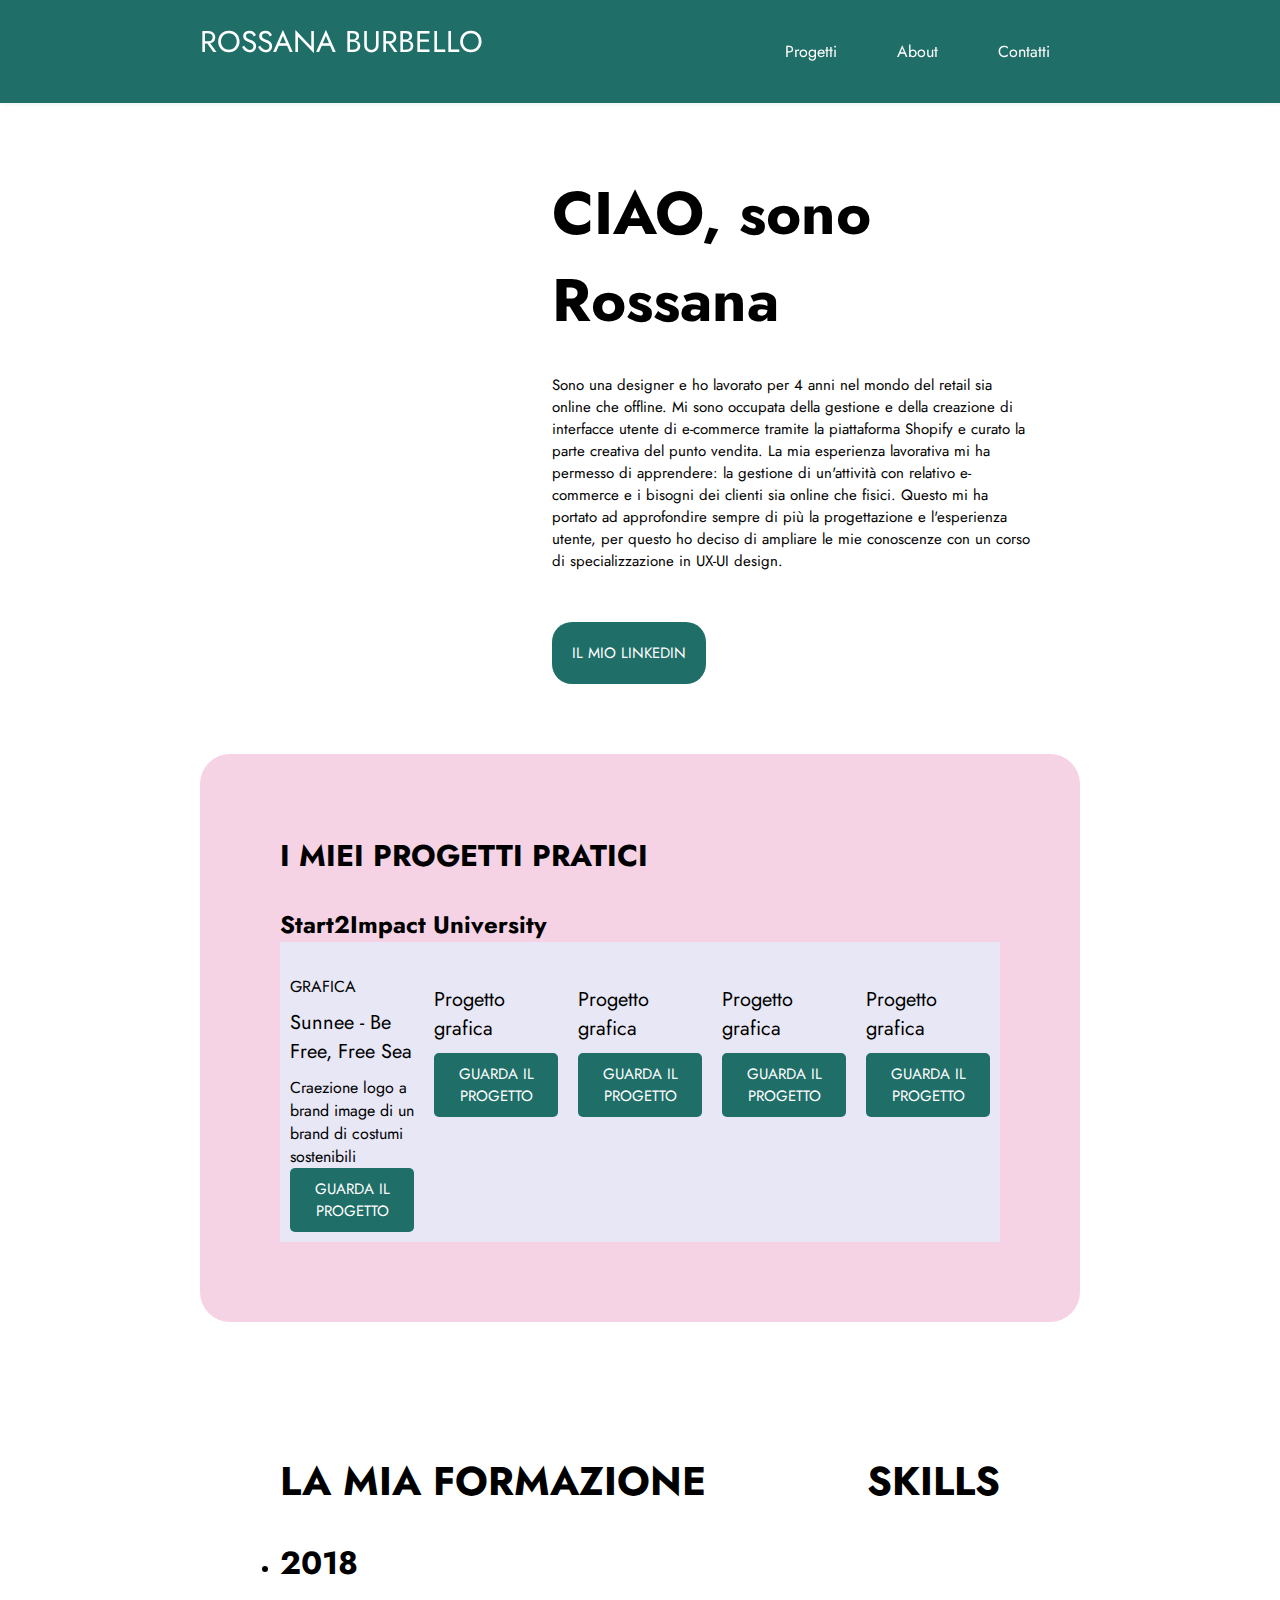
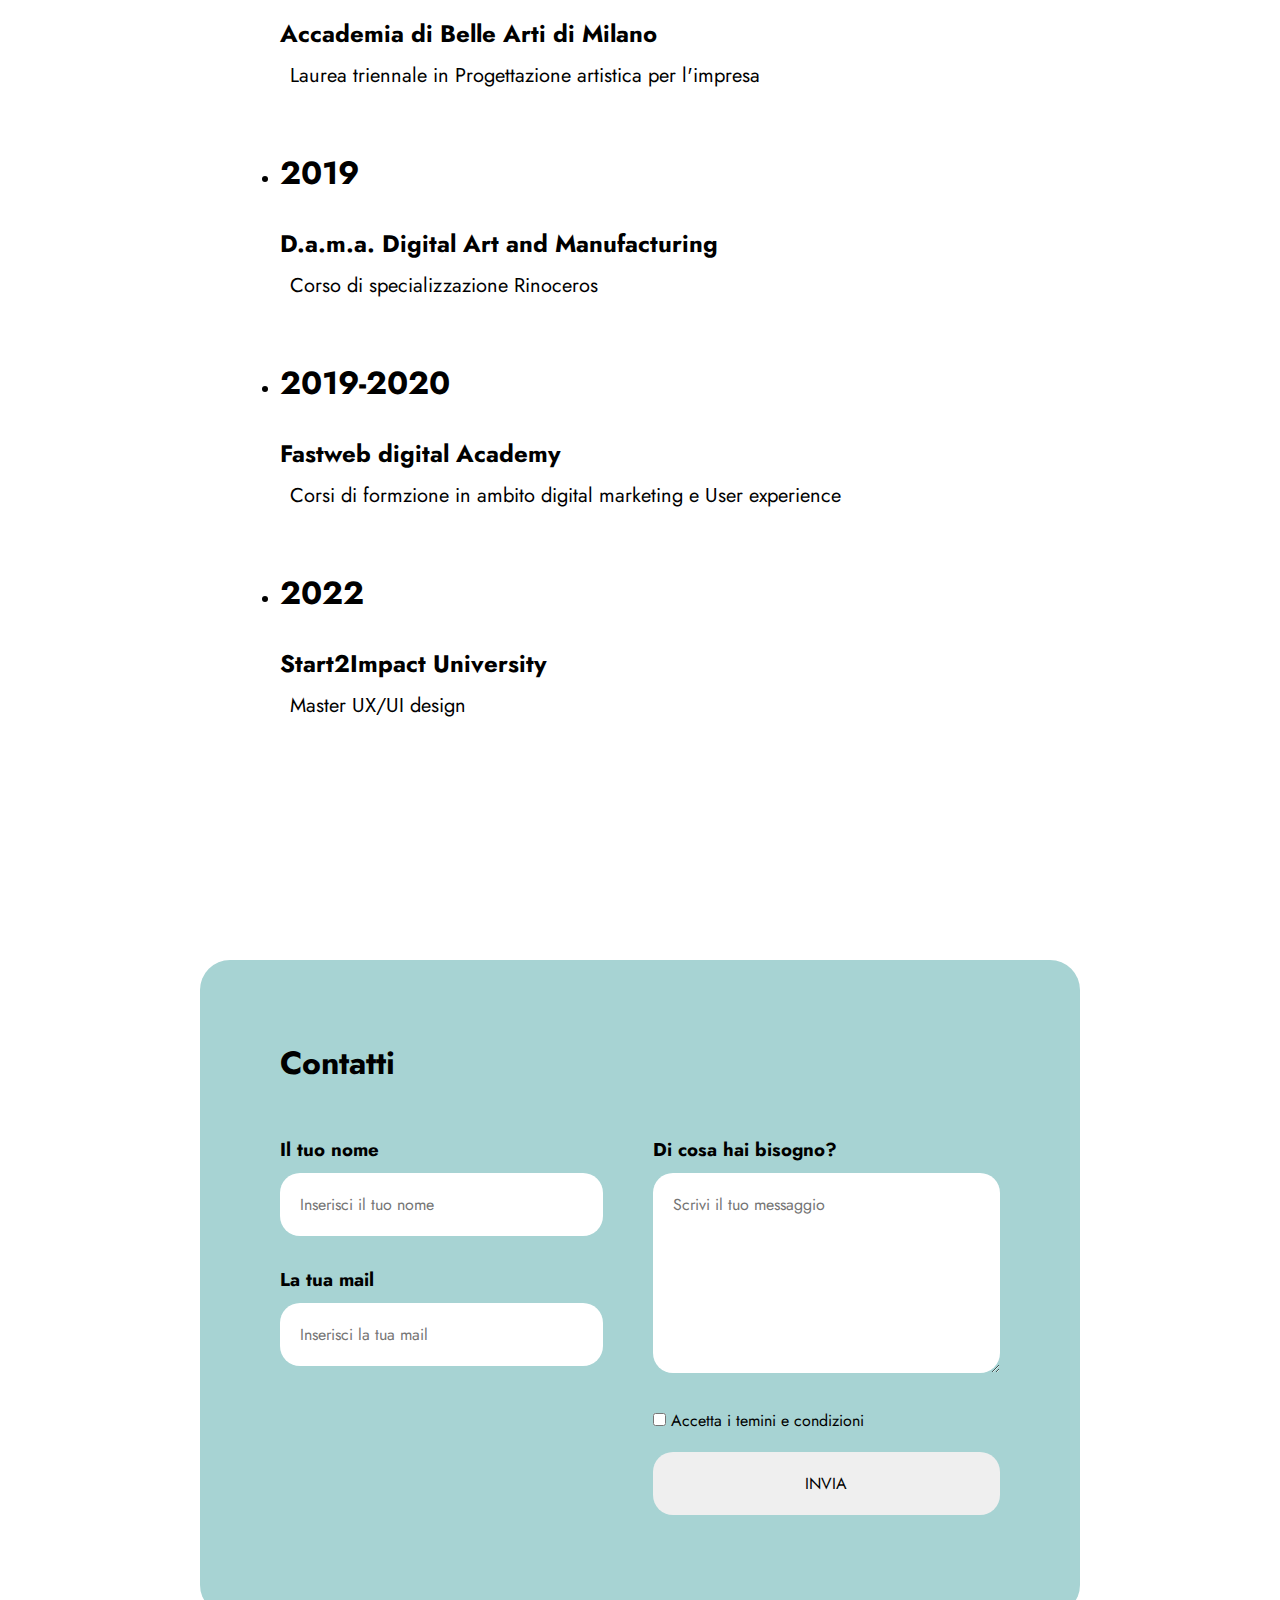
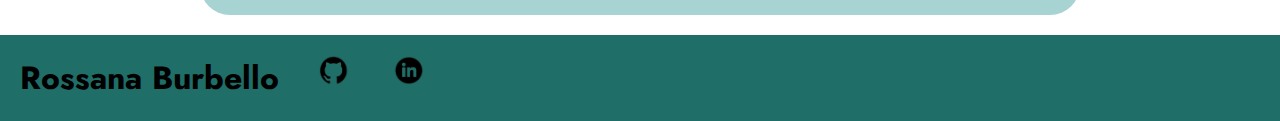
==== commit a29eab8d: "inserito commenti html" ====
--- a/index.html
+++ b/index.html
@@ -3,7 +3,7 @@
     <head>
         <meta charset="UTF-8">
         <meta name="viewport" content="width=device-width, initial-scale=1.0">
-        <link href="https://fonts.googleapis.com/css2?family=Comfortaa:wght@300..700&display=swap" rel="stylesheet">
+        <link href="https://fonts.googleapis.com/css2?family=Jost:ital,wght@0,100..900;1,100..900&display=swap" rel="stylesheet">
         <link rel="stylesheet" href="assets/css/style1.css">
         <title>My Portfolio</title>
     </head>
@@ -23,14 +23,15 @@
             </ul>
     
         </header>
-    
+    <!--INIZIO HEADER-->
              
         
     
-     <!--INIZIO primo blocco-->
+     <!--INIZIO MAIN-->
     
         <div class="main">
 
+            <!--INIZIO PRESENTAZIONE-->
             <div class="presentazione">
     
                 <div class="Photo">
@@ -51,7 +52,73 @@
         
                
             </div>
-        
+            <!--FINE PRESENTAZIONE-->
+
+
+
+            <!--INIZIO PROGETTI-->
+            <div class="project-container">
+    
+                <h1 class="title-section">I MIEI PROGETTI PRATICI </h1>
+                <h2 class="subtitle-section">Start2Impact University</h2>
+
+                <div class="albums">
+                    <div class="album">
+                        <div class="album-image">
+                            <img src="img/sunnee.jpg" alt="">     
+                        </div>
+                        <div class="album-subtitle">GRAFICA</div>
+                        <div class="album-title">Sunnee - Be Free, Free Sea</div>
+                        <div class="album-description">Craezione logo a brand image di un brand di costumi sostenibili</div>
+
+                        
+                        <button class="button-project"> GUARDA IL PROGETTO</button>
+                    </div>
+
+                    <div class="album">
+                        <div class="album-image">
+                            <img src="img/sunnee.jpg" alt="">     
+                        </div>
+                        <div class="album-title">Progetto grafica</div>
+                        <button class="button-project"> GUARDA IL PROGETTO</button>
+                    </div>
+                    
+                    <div class="album">
+                        <div class="album-image">
+                            <img src="img/sunnee.jpg" alt="">     
+                        </div>
+                        <div class="album-title">Progetto grafica</div>
+                        <button class="button-project"> GUARDA IL PROGETTO</button>
+                    </div>
+
+                    <div class="album">
+                        <div class="album-image">
+                            <img src="img/sunnee.jpg" alt="">     
+                        </div>
+                        <div class="album-title">Progetto grafica</div>
+                        <button class="button-project"> GUARDA IL PROGETTO</button>
+                    </div>
+
+                    <div class="album">
+                        <div class="album-image">
+                            <img src="img/sunnee.jpg" alt="">     
+                        </div>
+                        <div class="album-title">Progetto grafica</div>
+                        <button class="button-project"> GUARDA IL PROGETTO</button>
+                    </div>
+            
+
+                    
+                </div>
+        
+                
+                
+            </div>
+
+            <!--FINE PROGETTI-->
+
+
+            <!--INIZIO FORMAZIONE-->        
         
             <div class="training">
                 <div class="text-training">
@@ -85,6 +152,9 @@
         
                     </ul>       
                 </div>
+
+                
+                <!--INIZIO SKILLS-->
                 
                 <div class="skills">
                     <h1 class="title-section">SKILLS</h1>
@@ -100,63 +170,12 @@
         
                 </div>
             </div>
-        
-        
-        
-        
-            <div class="project-container">
-    
-                <h1 class="title-section">I MIEI PROGETTI PRATICI - Start2Impact University</h1>
-
-                <div class="albums">
-                    <div class="album">
-                        <div class="album-image">
-                            <img src="img/sunnee.jpg" alt="">     
-                        </div>
-                        <div class="album-title">Progetto grafica</div>
-                        <button class="button-project"> GUARDA IL PROGETTO</button>
-                    </div>
-
-                    <div class="album">
-                        <div class="album-image">
-                            <img src="img/sunnee.jpg" alt="">     
-                        </div>
-                        <div class="album-title">Progetto grafica</div>
-                        <button class="button-project"> GUARDA IL PROGETTO</button>
-                    </div>
-                    
-                    <div class="album">
-                        <div class="album-image">
-                            <img src="img/sunnee.jpg" alt="">     
-                        </div>
-                        <div class="album-title">Progetto grafica</div>
-                        <button class="button-project"> GUARDA IL PROGETTO</button>
-                    </div>
-
-                    <div class="album">
-                        <div class="album-image">
-                            <img src="img/sunnee.jpg" alt="">     
-                        </div>
-                        <div class="album-title">Progetto grafica</div>
-                        <button class="button-project"> GUARDA IL PROGETTO</button>
-                    </div>
-
-                    <div class="album">
-                        <div class="album-image">
-                            <img src="img/sunnee.jpg" alt="">     
-                        </div>
-                        <div class="album-title">Progetto grafica</div>
-                        <button class="button-project"> GUARDA IL PROGETTO</button>
-                    </div>
+
+            <!--FINE FORMAZIONE-->
+        
+        
             
-
-                    
-                </div>
-        
-                
-                
-            </div>
-
+            <!--INIZIO FORM CONTATTI-->
 
             <div class="contatti">
                 <h1 class="title-contact">Contatti</h1>
@@ -193,9 +212,15 @@
                    
                 </form>
             </div>
+
+            <!--FINE FORM CONTATTI-->
     
 
         </div>
+        <!--IFINE MAIN-->
+
+
+        <!--INIZIO FOOTER-->
 
         <footer>
             <h1>Rossana Burbello</h1>
@@ -206,12 +231,7 @@
 
         </footer>
 
-
-        
-        
-
-       
-           
+        <!--FINE FOOTER-->    
         
     </body>
 
--- a/assets/css/style1.css
+++ b/assets/css/style1.css
@@ -3,7 +3,7 @@
     margin:0;
     padding:0;
     box-sizing:border-box;
-    font-family: "Comfortaa", sans-serif;
+    font-family: "Jost", sans-serif;
 }
 
 
@@ -43,7 +43,7 @@
 
 .header .Nome{
     float: left;
-    font-size:40px;
+    font-size:30px;
     color:white;
     text-decoration: none;
     padding: 10px 20px;
@@ -146,8 +146,8 @@
      width:100%;
      border-radius:50%;
      border: 2px;
-     margin-top: 20px;
-     margin-bottom: 20px;
+     margin-top: 40px;
+     margin-bottom: 40px;
  
      
 }
@@ -160,16 +160,16 @@
 }
  
 .intro h1{
-     font-size:50px;
+     font-size:40px;
      margin-top:20px;
-     margin-bottom: 30px;
-     text-align: center;
+     margin-bottom: 20px;
+     text-align:left;
 }
  
 .intro p{
      font-size:20px;
-     margin-bottom: 30px;
-     text-align: justify;
+     margin-bottom: 20px;
+     text-align: left;
     
 
 }
@@ -179,49 +179,12 @@
      color:white;
      font-size:20px;
      padding:20px;
+     margin-top:20px;
+     margin-bottom: 20px;
      border-radius:20px;
-     border:none; 
-
-}
-
-
-
-.training{
-    /*background-color: #D8E9E3;*/
-    border-radius: 30px;
-    display: block;
-    padding: 80px;
-    margin-bottom: 50px;
-
-}
-
-
-.text-training  ul li{
-    padding-bottom: 50px;
-}
-
-.title-section{
-    margin-bottom: 50px;
-    font-size: 40px;
-}
-
-.skills .img-programm{
-    width:100px;
-}
-
-.text-training {
-    width:100%;
-    margin-bottom:50px;
-}
-
-
-.text-training h1{
-    margin-bottom:30px;
-}
-
-.text-training p {
-    font-size: 20px;
-    text-align: justify;
+     border:none;
+     float:left; 
+
 }
 
 
@@ -237,8 +200,13 @@
     font-size: 30px;
 }
 
+.title-section{
+    margin-bottom: 10px;
+    font-size: 40px;
+}
+
 .albums{
-    background-color: rgb(231, 231, 245);
+    
     height:calc(100% / 5 - 20px);
 }
 
@@ -266,6 +234,46 @@
 
 
 }
+
+
+
+.training{
+    /*background-color: #D8E9E3;*/
+    border-radius: 30px;
+    display: block;
+    padding: 80px;
+    margin-bottom: 50px;
+
+}
+
+
+.text-training  ul li{
+    padding-bottom: 50px;
+}
+
+
+
+.skills .img-programm{
+    width:100px;
+}
+
+.text-training {
+    width:100%;
+    margin-bottom:50px;
+}
+
+
+.text-training h1{
+    margin-bottom:30px;
+}
+
+.text-training p {
+    font-size: 20px;
+    text-align: justify;
+}
+
+
+
 
 
 
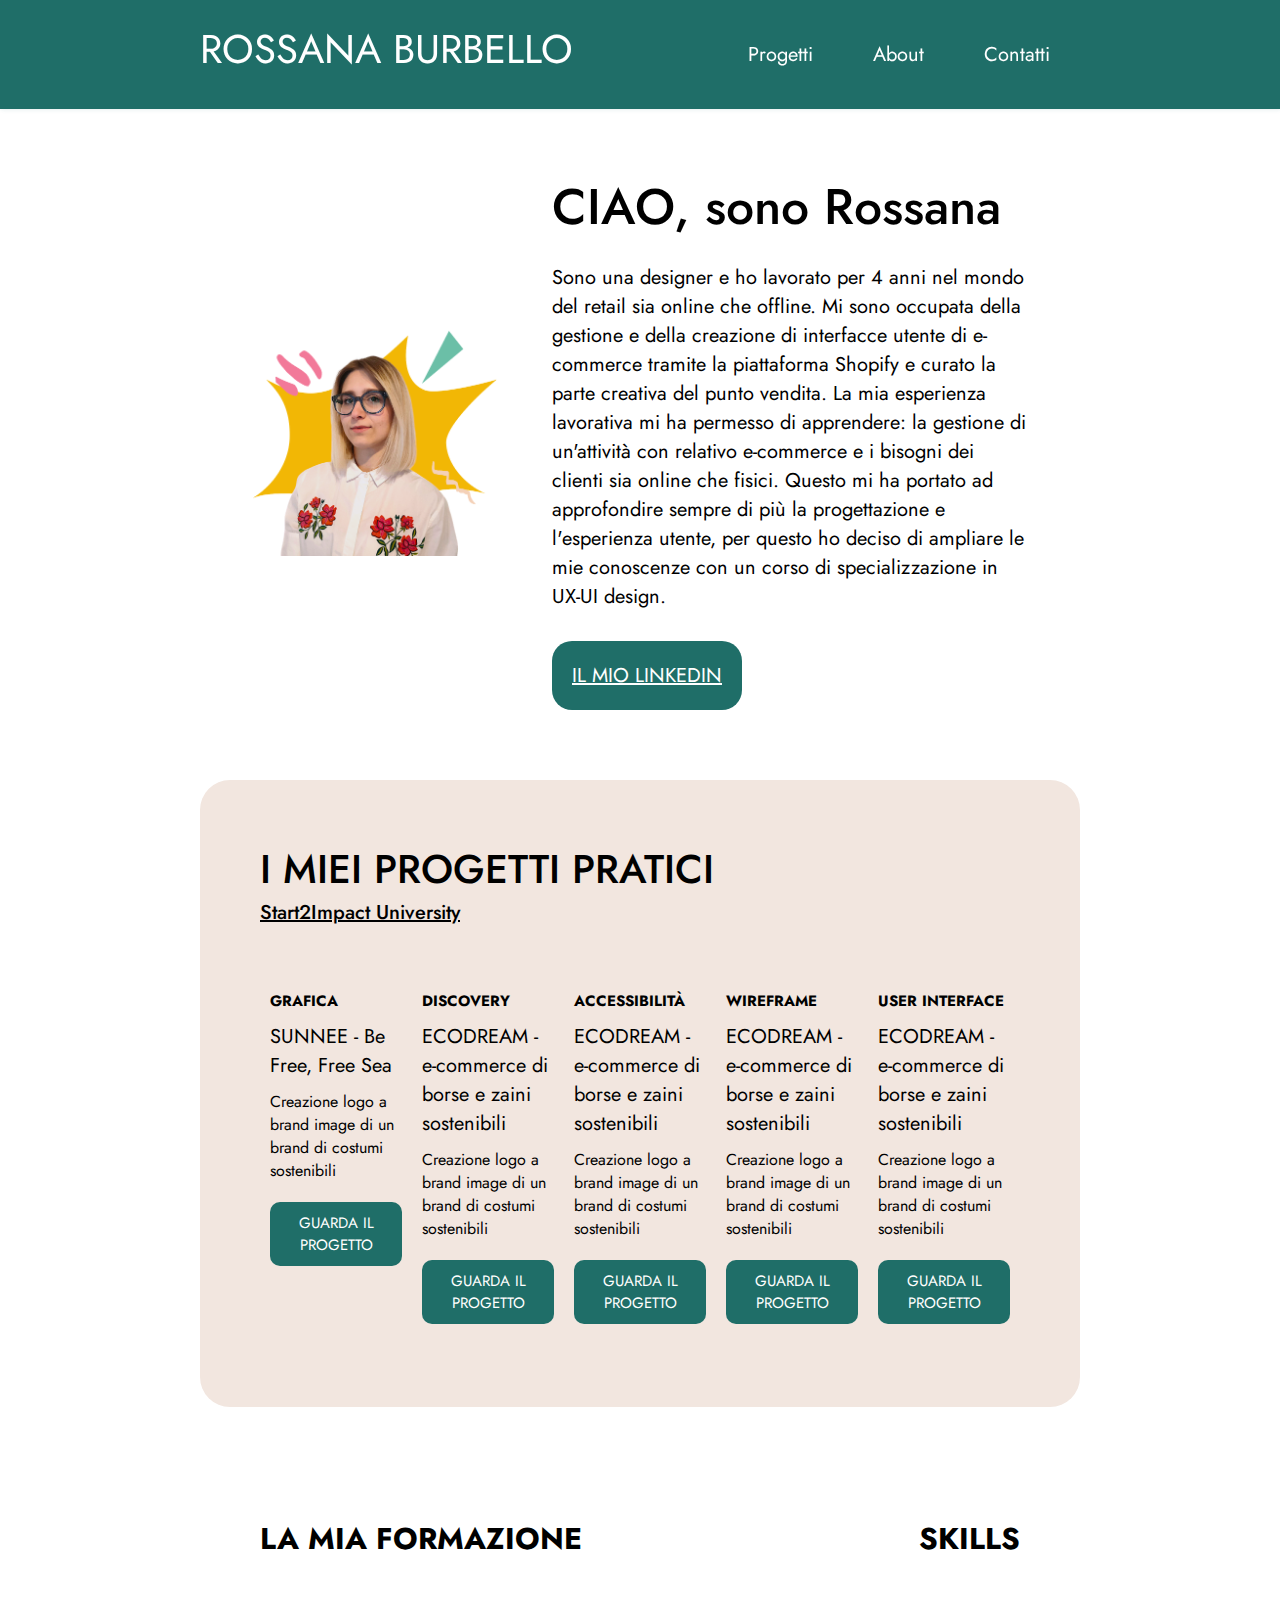
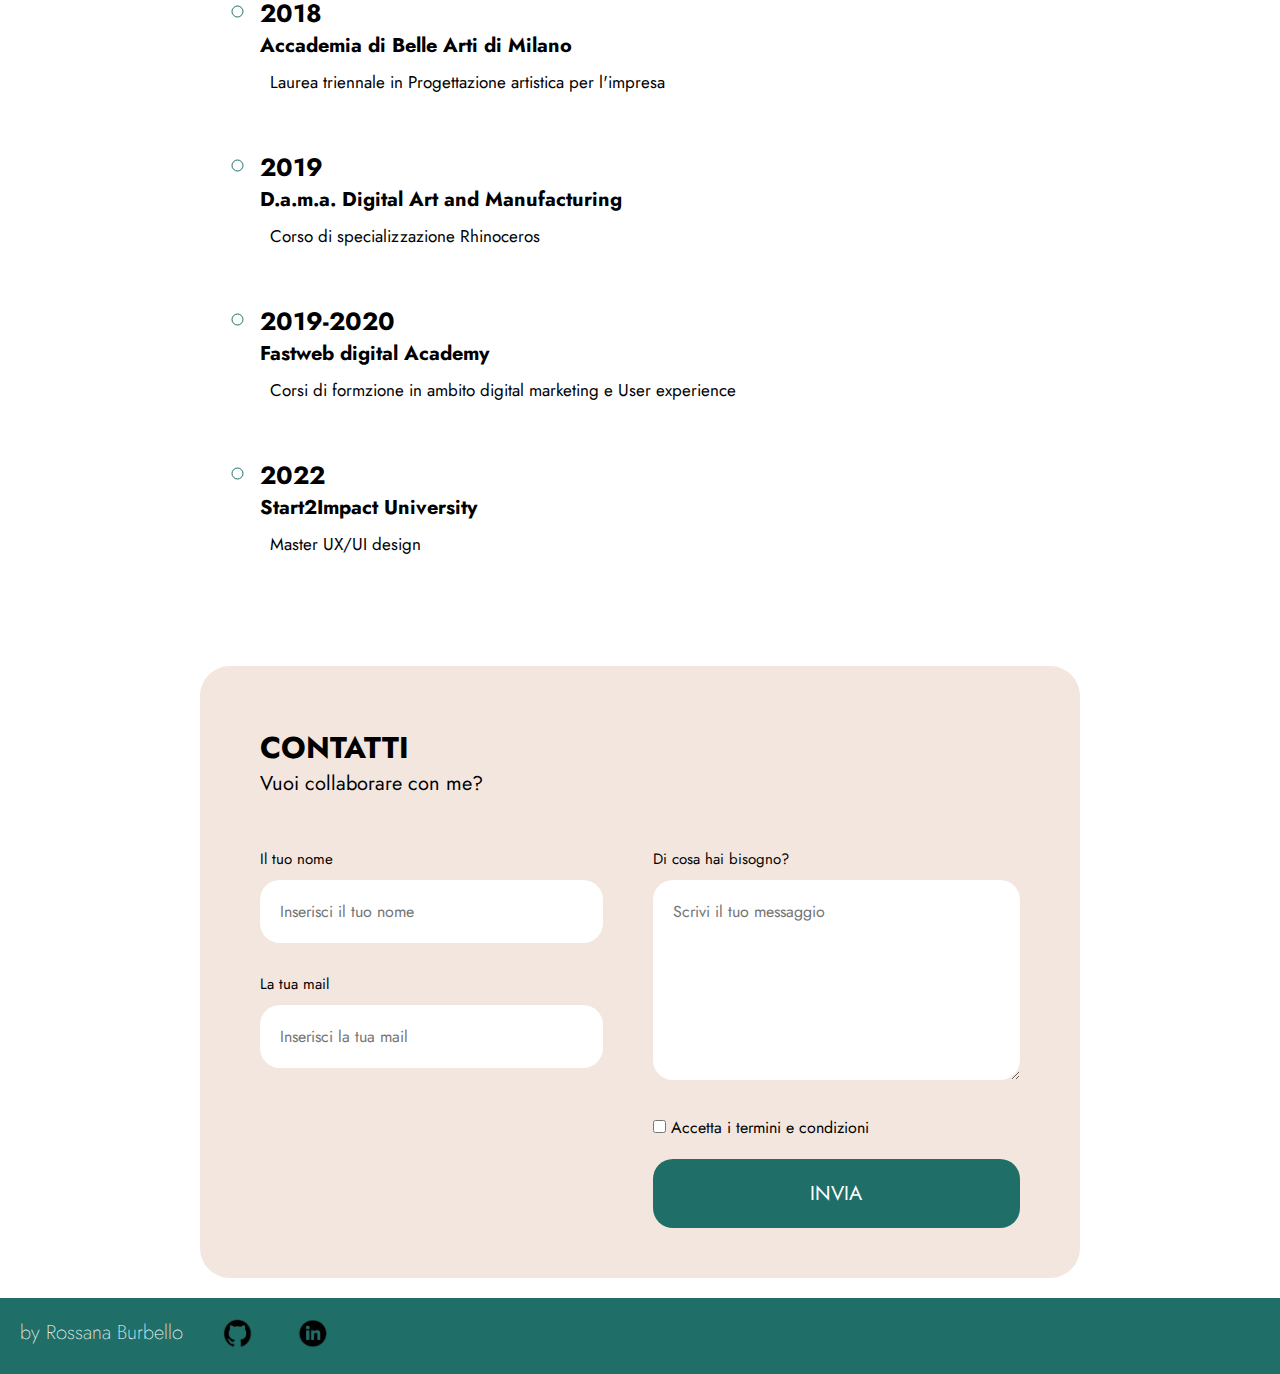
==== commit ffbaa4e2: "sistemato design, dettagli" ====
--- a/index.html
+++ b/index.html
@@ -35,7 +35,7 @@
             <div class="presentazione">
     
                 <div class="Photo">
-                    <img src="img/foto.png" alt="">
+                    <img src="img/foto profilo sito.png" alt="">
                 </div>
                 
                 <div class="intro">
@@ -47,7 +47,7 @@
                         Questo mi ha portato ad approfondire sempre di più la progettazione e l'esperienza utente, per questo ho deciso di ampliare le mie conoscenze con un corso di specializzazione in UX-UI design.
                         
                         </p>
-                    <button> IL MIO LINKEDIN</button>
+                    <button> <a href="https://www.linkedin.com/in/rossanaburbello/">IL MIO LINKEDIN</a> </button>
                 </div>
         
                
@@ -60,7 +60,8 @@
             <div class="project-container">
     
                 <h1 class="title-section">I MIEI PROGETTI PRATICI </h1>
-                <h2 class="subtitle-section">Start2Impact University</h2>
+                <a href="https://www.start2impact.it/?utm_source=google&utm_medium=cpc&utm_campaign=Search_Brand&gclid=CjwKCAjw3K2XBhAzEiwAmmgrApQXNY8H4X0xqvuZVJz3FYRlMqIK0BSIiRauKYjD_TsSZ1aVlmg5ERoCQfUQAvD_BwE" class=""subtitle-section">Start2Impact University</a>
+                
 
                 <div class="albums">
                     <div class="album">
@@ -68,50 +69,63 @@
                             <img src="img/sunnee.jpg" alt="">     
                         </div>
                         <div class="album-subtitle">GRAFICA</div>
-                        <div class="album-title">Sunnee - Be Free, Free Sea</div>
-                        <div class="album-description">Craezione logo a brand image di un brand di costumi sostenibili</div>
-
-                        
-                        <button class="button-project"> GUARDA IL PROGETTO</button>
-                    </div>
-
-                    <div class="album">
-                        <div class="album-image">
-                            <img src="img/sunnee.jpg" alt="">     
-                        </div>
-                        <div class="album-title">Progetto grafica</div>
-                        <button class="button-project"> GUARDA IL PROGETTO</button>
-                    </div>
+                        <div class="album-title">SUNNEE - Be Free, Free Sea</div>
+                        <div class="album-description">Creazione logo a brand image di un brand di costumi sostenibili</div>
+
+                        
+                        <button class="button-project"> GUARDA IL PROGETTO</button>
+                    </div>
+                    <div class="album">
+                        <div class="album-image">
+                            <img src="img/sunnee.jpg" alt="">     
+                        </div>
+                        <div class="album-subtitle">DISCOVERY</div>
+                        <div class="album-title">ECODREAM - e-commerce di borse e zaini sostenibili</div>
+                        <div class="album-description">Creazione logo a brand image di un brand di costumi sostenibili</div>
+
+                        
+                        <button class="button-project"> GUARDA IL PROGETTO</button>
+                    </div>
+
+                    <div class="album">
+                        <div class="album-image">
+                            <img src="img/sunnee.jpg" alt="">     
+                        </div>
+                        <div class="album-subtitle">ACCESSIBILITÀ</div>
+                        <div class="album-title">ECODREAM - e-commerce di borse e zaini sostenibili</div>
+                        <div class="album-description">Creazione logo a brand image di un brand di costumi sostenibili</div>
+
+                        
+                        <button class="button-project"> GUARDA IL PROGETTO</button>
+                    </div>
+
+                    <div class="album">
+                        <div class="album-image">
+                            <img src="img/sunnee.jpg" alt="">     
+                        </div>
+                        <div class="album-subtitle">WIREFRAME</div>
+                        <div class="album-title">ECODREAM - e-commerce di borse e zaini sostenibili</div>
+                        <div class="album-description">Creazione logo a brand image di un brand di costumi sostenibili</div>
+
+                        
+                        <button class="button-project"> GUARDA IL PROGETTO</button>
+                    </div>
+
+                    <div class="album">
+                        <div class="album-image">
+                            <img src="img/sunnee.jpg" alt="">     
+                        </div>
+                        <div class="album-subtitle">USER INTERFACE</div>
+                        <div class="album-title">ECODREAM - e-commerce di borse e zaini sostenibili</div>
+                        <div class="album-description">Creazione logo a brand image di un brand di costumi sostenibili</div>
+
+                        
+                        <button class="button-project"> GUARDA IL PROGETTO</button>
+                    </div>
+
                     
-                    <div class="album">
-                        <div class="album-image">
-                            <img src="img/sunnee.jpg" alt="">     
-                        </div>
-                        <div class="album-title">Progetto grafica</div>
-                        <button class="button-project"> GUARDA IL PROGETTO</button>
-                    </div>
-
-                    <div class="album">
-                        <div class="album-image">
-                            <img src="img/sunnee.jpg" alt="">     
-                        </div>
-                        <div class="album-title">Progetto grafica</div>
-                        <button class="button-project"> GUARDA IL PROGETTO</button>
-                    </div>
-
-                    <div class="album">
-                        <div class="album-image">
-                            <img src="img/sunnee.jpg" alt="">     
-                        </div>
-                        <div class="album-title">Progetto grafica</div>
-                        <button class="button-project"> GUARDA IL PROGETTO</button>
-                    </div>
             
-
-                    
-                </div>
-        
-                
+                </div>
                 
             </div>
 
@@ -126,28 +140,39 @@
         
                     <ul>
                         <li>
-                            <h1>2018</h1>
-                            <h2>Accademia di Belle Arti di Milano</h2>
-                            <p> Laurea triennale in Progettazione artistica per l'impresa</p>
+                            <span>
+                             <h1>2018</h1>
+                             <h2>Accademia di Belle Arti di Milano</h2>
+                             <p> Laurea triennale in Progettazione artistica per l'impresa</p>
+                            </span>
                         </li>
         
                         <li>
-                            <h1>2019</h1>
-                            <h2>D.a.m.a. Digital Art and Manufacturing</h2>
-                            <p>Corso di specializzazione Rinoceros</p>
+                            <span>
+                              <h1>2019</h1>
+                              <h2>D.a.m.a. Digital Art and Manufacturing</h2>
+                              <p>Corso di specializzazione Rhinoceros</p>
+                            </span>
+                            
                         </li>
         
                         <li>
-                            <h1>2019-2020</h1>
-                            <h2>Fastweb digital Academy</h2>
-                            <p> Corsi di formzione in ambito digital marketing e User experience</p>
+                            <span>
+                             <h1>2019-2020</h1>
+                             <h2>Fastweb digital Academy</h2>
+                             <p> Corsi di formzione in ambito digital marketing e User experience</p>
+                            </span>
+                            
                         </li>
           
         
                         <li> 
-                            <h1>2022</h1>
-                            <h2>Start2Impact University</h2>
+                            <span>
+                             <h1>2022</h1>
+                             <h2>Start2Impact University</h2>
                              <p>Master UX/UI design</p>
+                            </span>
+                            
                         </li>
         
                     </ul>       
@@ -178,17 +203,18 @@
             <!--INIZIO FORM CONTATTI-->
 
             <div class="contatti">
-                <h1 class="title-contact">Contatti</h1>
+                <h1 class="title-contact">CONTATTI</h1>
+                <h2 class="subtitle-contact">Vuoi collaborare con me?</h2>
                 
                 
                 <form action="index.html">
         
                     <div class="info">
                         <h3 class="input-title">Il tuo nome</h3>
-                        <input type="text" id="name" placeholder="Inserisci il tuo nome">
+                        <input type="text" id="name" placeholder="Inserisci il tuo nome" required> 
         
                         <h3 class="input-title">La tua mail</h3>
-                        <input type="email" id="email" placeholder="Inserisci la tua mail">
+                        <input type="email" id="email" placeholder="Inserisci la tua mail" required>
                         
                         
                     </div>
@@ -196,11 +222,11 @@
                     
                     <div class="message">
                         <h3 class="input-title">Di cosa hai bisogno?</h3>
-                        <textarea name="messaggio" placeholder= "Scrivi il tuo messaggio"></textarea>
+                        <textarea name="messaggio" placeholder= "Scrivi il tuo messaggio" required></textarea>
                       
         
                       <div class="check">
-                         <input type="checkbox" name="Privacy policy"> <span>Accetta i temini e condizioni</span>
+                         <input type="checkbox" name="Privacy policy" required> <span>Accetta i termini e condizioni</span>
                       </div>
         
                       <div class="submit">
@@ -223,7 +249,7 @@
         <!--INIZIO FOOTER-->
 
         <footer>
-            <h1>Rossana Burbello</h1>
+            <h1>by Rossana Burbello</h1>
             <div class="img-footer">
                 <img src="img/git hub1.png" class=img-footer alt="">
                 <img src="img/linkedin.png" class=img-footer alt="">
--- a/assets/css/style1.css
+++ b/assets/css/style1.css
@@ -7,6 +7,8 @@
 }
 
 
+
+/*INIZIO MENU*/
 a{
     color:white;
 }
@@ -120,7 +122,9 @@
    
 }
 
-
+/*FINE MENU*/
+
+/*INIZIO MAIN*/
 
 .main{
     
@@ -128,11 +132,12 @@
     padding-right:20px;
 
 }
+
+/*INIZIO PRESENTAZIONE*/
 
 .presentazione{
     display:inline-block;
     padding:50px 0 50px 0;
-    
 }
 
 
@@ -144,12 +149,11 @@
  
 .Photo img{
      width:100%;
-     border-radius:50%;
+     /*border-radius:50%;*/
      border: 2px;
      margin-top: 40px;
      margin-bottom: 40px;
  
-     
 }
  
 .intro{
@@ -161,6 +165,7 @@
  
 .intro h1{
      font-size:40px;
+     font-weight: 500;
      margin-top:20px;
      margin-bottom: 20px;
      text-align:left;
@@ -170,8 +175,6 @@
      font-size:20px;
      margin-bottom: 20px;
      text-align: left;
-    
-
 }
  
 .intro button{
@@ -187,32 +190,40 @@
 
 }
 
-
+/*FINE PRESENTAZIONE*/
+
+
+/*INIZIO PROGETTI*/
 
 .project-container{
-    background-color: rgb(245, 211, 229);
+    background-color: #F2E6DF;
     border-radius: 30px;
-    padding: 80px;
+    padding: 60px;
     margin-bottom:50px;
 }
 
+
 .project-container .title-section{
-    font-size: 30px;
-}
-
-.title-section{
+    font-size: 40px;
+    font-weight: 500;
+}
+
+
+.project-container a{
     margin-bottom: 10px;
-    font-size: 40px;
+    font-size: 20px;
+    font-weight: 500;
+    color: black;
+    
 }
 
 .albums{
-    
     height:calc(100% / 5 - 20px);
+    margin-top: 20px;
 }
 
 .album{
-    margin: 10px;
-    
+    margin: 20px 0 40px 0;
 }
 
 .album-image img{
@@ -224,65 +235,95 @@
     margin: 10px 0 10px 0;
 }
 
+.album-subtitle{
+    font-size: 15px;
+    font-weight: 700;
+    margin: 10px 0 10px 0;
+}
+
+
+.album-description{
+    margin: 10px 0 10px 0;
+
+}
+
 .button-project{
     background-color: rgb(31, 110, 104);
     color: white;
-    font-size: 15px;
+    font-size: 20px;
     padding: 10px;
     border: none;
-    border-radius: 5px;
-
-
-}
-
-
+    border-radius: 10px;
+    margin:10px 0 0 0;
+}
+
+/*FINE PROGETTI*/
+
+
+/*INIZIO FORMAZIONE*/
 
 .training{
-    /*background-color: #D8E9E3;*/
     border-radius: 30px;
     display: block;
-    padding: 80px;
-    margin-bottom: 50px;
-
-}
-
+    padding: 60px;
+}
+
+.text-training .title-section{
+    margin-bottom: 30px;
+    font-size: 30px;
+}
 
 .text-training  ul li{
-    padding-bottom: 50px;
-}
-
-
+    padding-bottom: 40px;
+    color:rgb(31, 110, 104);
+    list-style-type:circle;
+    font-size: 30px;
+    
+}
+
+.text-training  ul li span{
+    padding-bottom: 40px;
+    color:black
+}
+
+.text-training ul li h1{
+    font-size: 25px;
+}
+
+.text-training ul li h2{
+    font-size: 20px;
+}
+
+
+.text-training ul li p{
+    font-size: 17px;
+}
+
+.text-training {
+    width:100%;
+    
+}
+
+
+/*INIZIO SKILLS*/
 
 .skills .img-programm{
     width:100px;
 }
 
-.text-training {
-    width:100%;
-    margin-bottom:50px;
-}
-
-
-.text-training h1{
-    margin-bottom:30px;
-}
-
-.text-training p {
-    font-size: 20px;
-    text-align: justify;
-}
-
-
-
-
-
-
-
-
-
-
+.skills .title-section{
+    margin-bottom: 30px;
+    font-size:30px;
+}
+
+
+/*FINE FORMAZIONE*/
+
+
+
+/*INIZIO FORM CONTATTI*/
 form{
-    padding: 80px;
+    padding: 60px;
     margin:auto;
     
 }
@@ -294,20 +335,30 @@
 }
 
 .contatti{
-    background-color: rgb(167, 211, 211);
+    background-color: #F2E6DF;
     margin-bottom:20px;
     border-radius: 30px;
 }
 
 
 .title-contact{
-    padding: 80px 80px 0 80px;
-}
+    padding: 60px 0 0 60px;
+    font-size: 30px;
+}
+
+.subtitle-contact{
+    margin-left: 60px;
+    font-size: 20px;
+    font-weight:400 ;
+}
+
 
 
 
 .input-title{
     margin-bottom: 10px;
+    font-size: 15px;
+    font-weight: 400;
 }
 
 
@@ -341,14 +392,17 @@
 
 
 .submit input[type=Submit]{
+    background-color: rgb(31, 110, 104);
+    color: white;
     width:100%;
-    font-size: 100%;
+    font-size: 20px;
     margin-top:20px;
-    margin-bottom: 50px;
     border:none;
 
 }
-
+/*FINE FORM CONTATTI*/
+
+/*INIZIO FOOTER*/
 
 footer{
     background-color: rgb(31, 110, 104);
@@ -357,25 +411,35 @@
 
 footer h1{
     margin: 20px;
-}
-
+    font-size: 20px;
+    font-weight: 200;
+    color: white;
+}
+
+.img-footer{
+    justify-content: right;
+}
 
 .img-footer img{
     width:30px;
     margin:20px;
-}
-
-
-
-
+    
+}
+
+/*FINE FOOTER*/
+
+
+/*MEDIA QUERY TABLET*/
 @media (min-width:640px) and (max-width:1024px){
 
+    /*INIZIO MENU*/
     .header li {
         float:left;
     }
 
     .header li a{
         padding:20px 30px;
+        font-size: 20px;
     }
     
     .header .menu{
@@ -391,31 +455,33 @@
 
     .header .Nome{
         padding:20px 0 20px 80px;
-    }
+        font-size:40px;
+    }
+
+    /*FINE MENU*/
+
+
+    /*INIZIO MAIN*/
 
     .main{
-        padding-left:100px;
-        padding-right:100px;
-    
-    }
+        padding-left:60px;
+        padding-right:60px;
+    }
+
+
+    /*INIZIO PRESENTAZIONE*/
     
     .presentazione{
-        padding: 200px 0 50px 0;
-       
+        padding: 150px 0 50px 0;
     }
     
     .Photo{
-        width:60%;
+        text-align: center;
     }
     
     .Photo img{
-        width:50%;
-        border-radius:50%;
-        border: 2px;
-        display: block;
-        margin:auto;
-        margin-top: 20px;
-        margin-bottom: 20px;    
+        width:70%;
+        margin-bottom: 50px;    
     }
     
     .intro{
@@ -424,34 +490,72 @@
     }
     
     .intro h1{
-        font-size:50px;
+        font-size:40px;
         margin-top:20px;
-        margin-bottom: 30px;
+        margin-bottom: 10px;
     }
     
     .intro p{
         font-size:20px;
-        margin-bottom: 30px;
+        margin-bottom: 10px;
         margin-right:50px;
     }
     
     .intro button{
-        background-color:rgb(31, 110, 104);
-        color:white;
         font-size:20px;
-        padding:30px;
-        border-radius:20px;
-        border:none;
-    }
-
-
-
-
-
+        padding:20px;
+        margin: 10px 0 10px 0;
+
+    }
+
+    /*FINE PRESENTAZIONE*/
+
+
+
+    /*FINE PROGETTI*/
+    
+    
+
+    .title-section{
+        font-size: 40px;
+    
+    }
+
+    .albums{
+        height:1300px;
+    }
+    
+    .album{
+        width: calc(100% / 2 - 20px);
+        margin: 10px;
+        float: left;
+    }
+    
+    .album-image img{
+        width: 100%;
+    }
+    
+    .album-title{
+        font-size: 20px;
+        margin: 10px 0 10px 0;
+    }
+
+    
+    
+    .button-project{
+        font-size: 15px;
+        padding: 10px;
+    
+    }
+    
+    /*FINE PROGETTI*/
+
+    
+    /*INIZIO FORMAZIONE*/
+    
     .training{
         border-radius: 30px;
         justify-content:space-between;
-        padding: 80px;
         margin-bottom: 50px;
     
     }
@@ -466,71 +570,31 @@
         width:100px;
     }
     
-    .title-section{
-        margin-bottom:30px;
-        font-size: 40px;
-    
-    }
-    
-    
-    .project-container{
-        background-color: rgb(245, 211, 229);
-        border-radius: 30px;
-        padding: 80px;
-        margin-bottom:50px;
-    }
-    
-    .project-container .title-section{
-        font-size: 30px;
-    }
-    
-    .albums{
-        background-color: rgb(231, 231, 245);
-        height:500px;
-    }
-    
-    .album{
-        width: calc(100% / 3 - 20px);
-        margin: 10px;
-        float: left;
-    }
-    
-    .album-image img{
-        width: 100%;
-    }
-    
-    .album-title{
-        font-size: 20px;
-        margin: 10px 0 10px 0;
-    }
-    
-    .button-project{
-        background-color: rgb(31, 110, 104);
-        color: white;
-        font-size: 15px;
-        padding: 10px;
-        border: none;
-        border-radius: 5px;
-    
-    
-    }
-    
-    
-    
-
+    
+
+    /*FINE FORMAZIONE*/
+
+
+
+    /*INIZIO FORM CONTATTI*/
 
     form{
         padding-top:50px;
         padding-bottom: 50px;
         margin:auto; 
-        width:100%;
-        
-        
-    }
-}
-
+        width:100%;        
+    }
+}
+
+/*FINE MEDIA QUERY TABLET*/
+
+
+
+/*INIZIO MEDIA QUERY PC*/
 
 @media(min-width:1024px){
+
+    /*INIZIO MENU*/
 
     .header li {
         float:left;
@@ -538,6 +602,7 @@
 
     .header li a{
         padding:20px 30px;
+        font-size: 20px;
     }
     
     .header .menu{
@@ -553,13 +618,23 @@
 
     .header .Nome{
         padding:20px 0 20px 200px;
-    }
+        font-size:40px;
+    }
+
+    /*FINE MENU*/
+
+
+    /*INIZIO MAIN*/
 
     .main{
         padding-left:200px;
         padding-right:200px;
     
     }
+
+
+
+    /*INIZIO PRESENTAZIONE*/
     
     .presentazione{
         padding: 150px 0 50px 0;
@@ -571,9 +646,7 @@
     }
     
     .Photo img{
-        width:60%;
-        border-radius:50%;
-        border: 2px;
+        width:70%;
         display: block;
         margin:auto;
         margin-top: 20px;
@@ -585,77 +658,33 @@
     }
     
     .intro h1{
-        font-size:60px;
+        font-size:50px;
         margin-top:20px;
-        margin-bottom: 30px;
+        margin-bottom:20px;
         text-align: left;
     }
     
     .intro p{
-        font-size:15px;
-        margin-bottom: 30px;
+        font-size:20px;
+        margin-bottom: 10px;
         margin-right:50px;
     }
     
     .intro button{
-        background-color:rgb(31, 110, 104);
-        color:white;
-        font-size:15px;
+        font-size:20px;
         padding:20px;
-        border-radius:20px;
-        border:none;
         float:left;
 
     }
 
 
-
-
-
-    .training{
-        border-radius: 30px;
-        display:flex;
-        justify-content:space-between;
-        padding: 80px;
-        margin-bottom: 50px;
-    
-    }
-
-    
-    
-    .text-training p {
-        font-size: 20px;
-        margin:10px;
-    }
-    
-    
-    .skills .img-programm{
-        width:100px;
-    }
-    
-    .title-section{
-        margin-bottom:30px;
-        font-size: 40px;
-    
-    }
-    
-    
-    
-
-    .project-container{
-        background-color: rgb(245, 211, 229);
-        border-radius: 30px;
-        padding: 80px;
-        margin-bottom:50px;
-    }
-    
-    .project-container .title-section{
-        font-size: 30px;
-    }
+    /*FINE PRESENTAZIONE*/
+
+
+    /*INIZIO PROGETTI*/   
     
     .albums{
-        background-color: rgb(231, 231, 245);
-        height:300px;
+        height:400px;
     }
     
     .album{
@@ -674,18 +703,36 @@
     }
     
     .button-project{
-        background-color: rgb(31, 110, 104);
-        color: white;
         font-size: 15px;
         padding: 10px;
-        border: none;
-        border-radius: 5px;
-    
-    
-    }
-    
-    
-
+    
+    }
+
+    /*FINE PROGETTI*/   
+
+
+    /*INIZIO FORMAZIONE*/       
+
+    .training{
+        display:flex;
+        justify-content:space-between;
+    }
+    
+    .text-training p {
+        font-size: 20px;
+        margin:10px;
+    }
+    
+    
+    .skills .img-programm{
+        width:100px;
+    }
+
+    /*FINE FORMAZIONE*/   
+
+
+
+    /*INIZIO FORM CONTATTI*/   
 
     form{
         padding-top:50px;
@@ -714,6 +761,9 @@
         width:100%;
         
     }
-    
-    
-}+
+    /*FINE FORM CONTATTI*/   
+    
+}
+
+ /*FINE MEDIA QUERY PC*/   
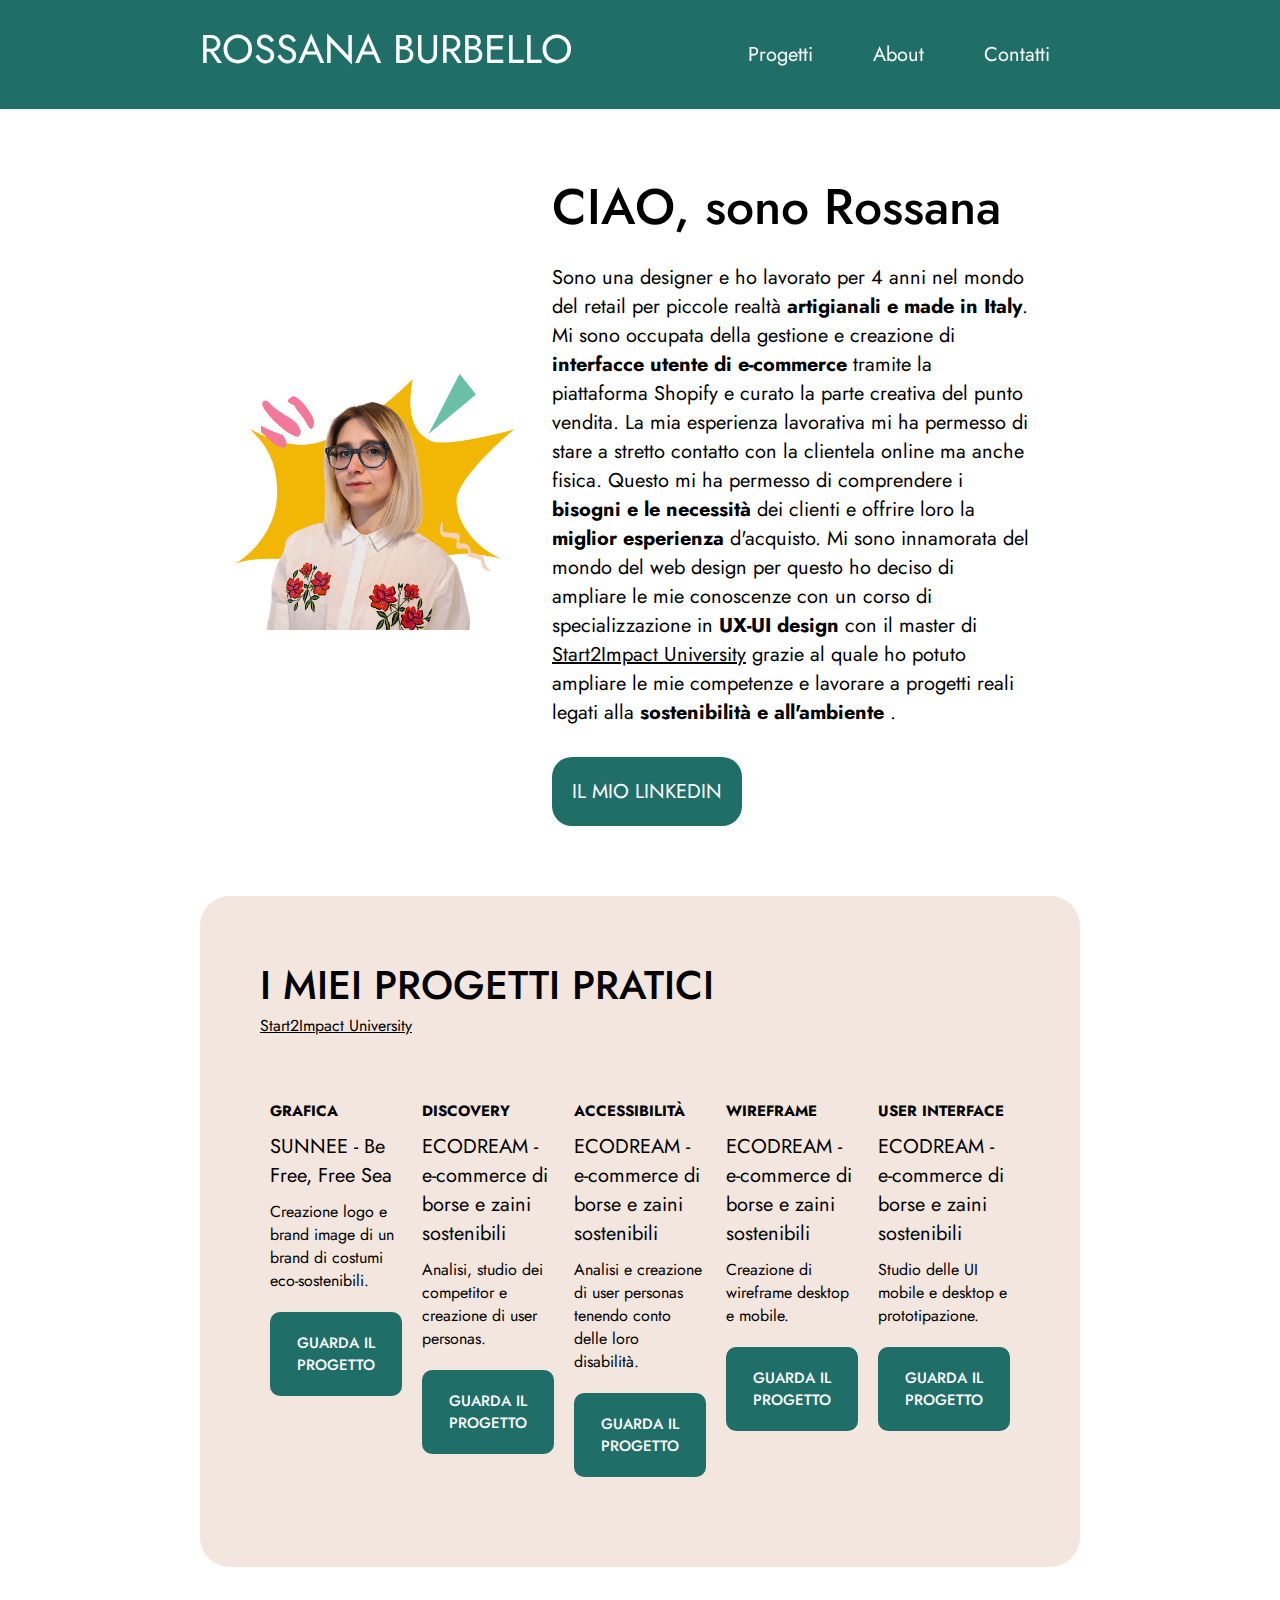
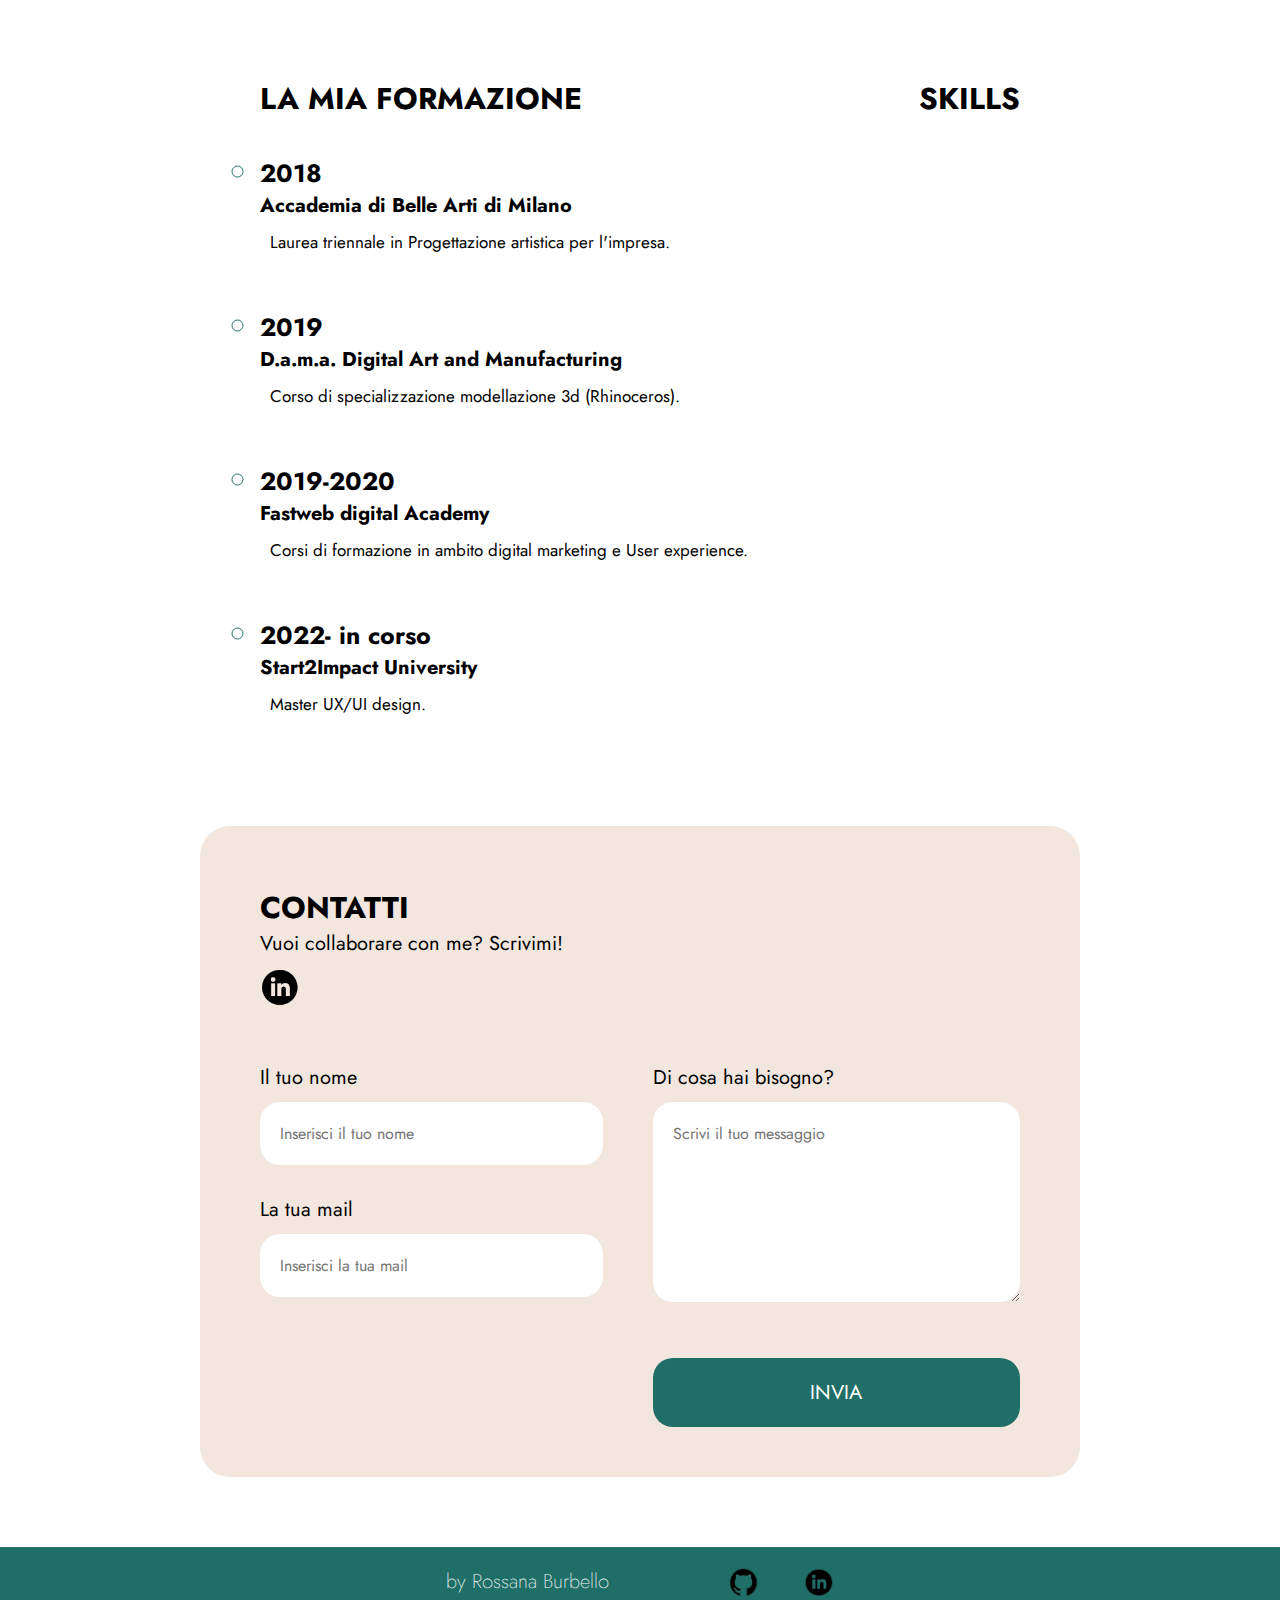
==== commit 275aa1fe: "ultime correzioni" ====
--- a/index.html
+++ b/index.html
@@ -1,11 +1,23 @@
 <!DOCTYPE html>
-<html lang="en">
+<html lang="it">
     <head>
         <meta charset="UTF-8">
         <meta name="viewport" content="width=device-width, initial-scale=1.0">
+        <meta name="description" content="Portfolio junior ux ui designer">
+        <meta name="keywords" content="contatti, formazione, skills">
+        <meta name="author" content="Burbello Rossana">
+
+        <meta property="og:type" content="website">
+        <meta property="og:tytle" content="Portfolio Burbello Rossana - junior ux ui designer">
+        <meta property="og:image" content="http://127.0.0.1:5500/img/foto%20profilo%20sito.png">
+        <meta property="og:description" content="Portfolio Burbello Rossana - junior ux ui designer">
+
+
+        <link rel="icon" type="image/x-icon" href="img/favicon-32x32.png">
+
         <link href="https://fonts.googleapis.com/css2?family=Jost:ital,wght@0,100..900;1,100..900&display=swap" rel="stylesheet">
         <link rel="stylesheet" href="assets/css/style1.css">
-        <title>My Portfolio</title>
+        <title>Burbello Rossana - Portfolio</title>
     </head>
     <body> <!--INIZIO HEADER-->
         
@@ -17,9 +29,9 @@
             </label>
     
             <ul class="menu">
-                <li><a href="#" class="Progetti">Progetti</a></li>
-                <li><a href="#" class="About">About</a></li>
-                <li><a href="#" class="Contatti">Contatti</a></li>
+                <li><a href="#Progetti" class="Progetti">Progetti</a></li> 
+                <li><a href="#About" class="About">About</a></li>
+                <li><a href="#Contatti" class="Contatti">Contatti</a></li>
             </ul>
     
         </header>
@@ -32,19 +44,23 @@
         <div class="main">
 
             <!--INIZIO PRESENTAZIONE-->
+            
             <div class="presentazione">
     
                 <div class="Photo">
+                    
                     <img src="img/foto profilo sito.png" alt="">
                 </div>
                 
                 <div class="intro">
+                    <a name="About"></a>
                     <h1>CIAO, sono Rossana </h1>
-                    <p>Sono una designer e ho lavorato per 4 anni nel mondo del retail sia online che offline.
-                        Mi sono occupata della gestione e della creazione di interfacce utente di e-commerce tramite la piattaforma Shopify e curato la parte creativa del punto vendita.
-                        
-                        La mia esperienza lavorativa mi ha permesso di apprendere: la gestione di un'attività con relativo e-commerce e i bisogni dei clienti sia online che fisici.
-                        Questo mi ha portato ad approfondire sempre di più la progettazione e l'esperienza utente, per questo ho deciso di ampliare le mie conoscenze con un corso di specializzazione in UX-UI design.
+                    <p>Sono una designer e ho lavorato per 4 anni nel mondo del retail per piccole realtà <strong>artigianali e made in Italy</strong>. Mi sono occupata della gestione e creazione di <strong>interfacce utente di e-commerce</strong> tramite la piattaforma Shopify e curato la parte creativa del punto vendita.
+                        
+                        La mia esperienza lavorativa mi ha permesso di stare a stretto contatto con la clientela online ma anche fisica. Questo mi ha permesso di comprendere i <strong>bisogni e le necessità</strong> dei clienti e offrire loro la <strong>miglior esperienza</strong> d'acquisto.
+                        
+                        Mi sono innamorata del mondo del web design per questo ho deciso di ampliare le mie conoscenze con un corso di specializzazione in <strong>UX-UI design</strong> con il master di <a href="https://www.start2impact.it/?utm_source=google&utm_medium=cpc&utm_campaign=Search_Brand&gclid=CjwKCAjw3K2XBhAzEiwAmmgrApQXNY8H4X0xqvuZVJz3FYRlMqIK0BSIiRauKYjD_TsSZ1aVlmg5ERoCQfUQAvD_BwE" >Start2Impact University</a> grazie al quale ho potuto ampliare le mie competenze e lavorare a progetti reali legati alla <strong>sostenibilità e all'ambiente</strong> .
+                        
                         
                         </p>
                     <button> <a href="https://www.linkedin.com/in/rossanaburbello/">IL MIO LINKEDIN</a> </button>
@@ -58,69 +74,71 @@
 
             <!--INIZIO PROGETTI-->
             <div class="project-container">
+                <a name="Progetti"></a>
     
                 <h1 class="title-section">I MIEI PROGETTI PRATICI </h1>
-                <a href="https://www.start2impact.it/?utm_source=google&utm_medium=cpc&utm_campaign=Search_Brand&gclid=CjwKCAjw3K2XBhAzEiwAmmgrApQXNY8H4X0xqvuZVJz3FYRlMqIK0BSIiRauKYjD_TsSZ1aVlmg5ERoCQfUQAvD_BwE" class=""subtitle-section">Start2Impact University</a>
+                <a href="https://www.start2impact.it/?utm_source=google&utm_medium=cpc&utm_campaign=Search_Brand&gclid=CjwKCAjw3K2XBhAzEiwAmmgrApQXNY8H4X0xqvuZVJz3FYRlMqIK0BSIiRauKYjD_TsSZ1aVlmg5ERoCQfUQAvD_BwE" class="subtitle-section">Start2Impact University</a>
                 
 
                 <div class="albums">
                     <div class="album">
                         <div class="album-image">
-                            <img src="img/sunnee.jpg" alt="">     
+                            <img src="img/grafica.jpg" alt="">     
                         </div>
                         <div class="album-subtitle">GRAFICA</div>
                         <div class="album-title">SUNNEE - Be Free, Free Sea</div>
-                        <div class="album-description">Creazione logo a brand image di un brand di costumi sostenibili</div>
-
-                        
-                        <button class="button-project"> GUARDA IL PROGETTO</button>
-                    </div>
-                    <div class="album">
-                        <div class="album-image">
-                            <img src="img/sunnee.jpg" alt="">     
+                        <div class="album-description">Creazione logo e brand image di un brand di costumi eco-sostenibili.</div>
+
+                        
+                        <button class="button-project"> <a href="https://www.behance.net/gallery/202674459/Progetto-Grafica-Studio-brand-image-Sunnee">GUARDA IL PROGETTO</a></button>
+                    </div>
+
+                    <div class="album">
+                        <div class="album-image">
+                            <img src="img/discovery.jpg" alt="">     
                         </div>
                         <div class="album-subtitle">DISCOVERY</div>
                         <div class="album-title">ECODREAM - e-commerce di borse e zaini sostenibili</div>
-                        <div class="album-description">Creazione logo a brand image di un brand di costumi sostenibili</div>
-
-                        
-                        <button class="button-project"> GUARDA IL PROGETTO</button>
-                    </div>
-
-                    <div class="album">
-                        <div class="album-image">
-                            <img src="img/sunnee.jpg" alt="">     
+                        <div class="album-description">Analisi, studio dei competitor e creazione di user personas. </div>
+
+                        
+                        <button class="button-project"> <a href="https://www.behance.net/gallery/202678155/Discovery-Analisi-e-commerce-Ecodream">GUARDA IL PROGETTO</a> </button>
+                    </div>
+
+                    <div class="album">
+                        <div class="album-image">
+                            <img src="img/accessibilità.jpg" alt="">     
                         </div>
                         <div class="album-subtitle">ACCESSIBILITÀ</div>
                         <div class="album-title">ECODREAM - e-commerce di borse e zaini sostenibili</div>
-                        <div class="album-description">Creazione logo a brand image di un brand di costumi sostenibili</div>
-
-                        
-                        <button class="button-project"> GUARDA IL PROGETTO</button>
-                    </div>
-
-                    <div class="album">
-                        <div class="album-image">
-                            <img src="img/sunnee.jpg" alt="">     
+                        <div class="album-description">Analisi e creazione di user personas tenendo conto delle loro disabilità.</div>
+
+                        
+                        <button class="button-project"> <a href="https://www.behance.net/gallery/202687399/Accessibilita-Studio-di-user-personas">GUARDA IL PROGETTO</a></button>
+                    </div>
+
+                    <div class="album">
+                        <div class="album-image">
+                            <img src="img/wireframe.jpg" alt="">     
                         </div>
                         <div class="album-subtitle">WIREFRAME</div>
                         <div class="album-title">ECODREAM - e-commerce di borse e zaini sostenibili</div>
-                        <div class="album-description">Creazione logo a brand image di un brand di costumi sostenibili</div>
-
-                        
-                        <button class="button-project"> GUARDA IL PROGETTO</button>
-                    </div>
-
-                    <div class="album">
-                        <div class="album-image">
-                            <img src="img/sunnee.jpg" alt="">     
+                        <div class="album-description">Creazione di wireframe desktop e mobile.</div>
+
+                        
+                        <button class="button-project"> <a href="https://www.behance.net/gallery/202678571/Wireframe-desktop-Ecodream">GUARDA IL PROGETTO</a></button>
+                    </div>
+
+                    <div class="album">
+                        <div class="album-image">
+                            <img src="img/ui.jpg" alt="">     
                         </div>
                         <div class="album-subtitle">USER INTERFACE</div>
                         <div class="album-title">ECODREAM - e-commerce di borse e zaini sostenibili</div>
-                        <div class="album-description">Creazione logo a brand image di un brand di costumi sostenibili</div>
-
-                        
-                        <button class="button-project"> GUARDA IL PROGETTO</button>
+                        <div class="album-description">Studio delle UI mobile e desktop e prototipazione.</div>
+
+                        
+                        <button class="button-project"><a href="https://www.behance.net/gallery/202678821/UI-Prototipi-desktop-e-mobile-Ecodream">GUARDA IL PROGETTO</a></button>
                     </div>
 
                     
@@ -143,7 +161,7 @@
                             <span>
                              <h1>2018</h1>
                              <h2>Accademia di Belle Arti di Milano</h2>
-                             <p> Laurea triennale in Progettazione artistica per l'impresa</p>
+                             <p> Laurea triennale in Progettazione artistica per l'impresa.</p>
                             </span>
                         </li>
         
@@ -151,7 +169,7 @@
                             <span>
                               <h1>2019</h1>
                               <h2>D.a.m.a. Digital Art and Manufacturing</h2>
-                              <p>Corso di specializzazione Rhinoceros</p>
+                              <p>Corso di specializzazione modellazione 3d (Rhinoceros).</p>
                             </span>
                             
                         </li>
@@ -160,7 +178,7 @@
                             <span>
                              <h1>2019-2020</h1>
                              <h2>Fastweb digital Academy</h2>
-                             <p> Corsi di formzione in ambito digital marketing e User experience</p>
+                             <p> Corsi di formazione in ambito digital marketing e User experience.</p>
                             </span>
                             
                         </li>
@@ -168,9 +186,9 @@
         
                         <li> 
                             <span>
-                             <h1>2022</h1>
+                             <h1>2022- in corso</h1>
                              <h2>Start2Impact University</h2>
-                             <p>Master UX/UI design</p>
+                             <p>Master UX/UI design.</p>
                             </span>
                             
                         </li>
@@ -201,10 +219,11 @@
         
             
             <!--INIZIO FORM CONTATTI-->
-
+            <a name="Contatti"></a>
             <div class="contatti">
                 <h1 class="title-contact">CONTATTI</h1>
-                <h2 class="subtitle-contact">Vuoi collaborare con me?</h2>
+                <h2 class="subtitle-contact">Vuoi collaborare con me? Scrivimi!</h2>
+                <a href="https://www.linkedin.com/in/rossanaburbello/">  <img src="img/linkedin.png" class=img-footer alt=""></a>
                 
                 
                 <form action="index.html">
@@ -225,9 +244,9 @@
                         <textarea name="messaggio" placeholder= "Scrivi il tuo messaggio" required></textarea>
                       
         
-                      <div class="check">
+                      <!-- <div class="check">
                          <input type="checkbox" name="Privacy policy" required> <span>Accetta i termini e condizioni</span>
-                      </div>
+                      </div> -->
         
                       <div class="submit">
                           <input type="Submit" value=INVIA>
@@ -243,7 +262,7 @@
     
 
         </div>
-        <!--IFINE MAIN-->
+        <!--FINE MAIN-->
 
 
         <!--INIZIO FOOTER-->
@@ -251,8 +270,10 @@
         <footer>
             <h1>by Rossana Burbello</h1>
             <div class="img-footer">
-                <img src="img/git hub1.png" class=img-footer alt="">
-                <img src="img/linkedin.png" class=img-footer alt="">
+                
+                <a href="https://github.com/Rox4git/The-Portfolio-Rossana"> <img src="img/git hub1.png" class=img-footer alt=""></a>
+                
+                <a href="https://www.linkedin.com/in/rossanaburbello/"> <img src="img/linkedin.png" class=img-footer alt=""></a>
             </div>
 
         </footer>
--- a/assets/css/style1.css
+++ b/assets/css/style1.css
@@ -175,6 +175,10 @@
      font-size:20px;
      margin-bottom: 20px;
      text-align: left;
+}
+
+.intro p a {
+    color: black;
 }
  
 .intro button{
@@ -187,7 +191,10 @@
      border-radius:20px;
      border:none;
      float:left; 
-
+}
+
+.intro button a {
+    text-decoration: none;
 }
 
 /*FINE PRESENTAZIONE*/
@@ -209,13 +216,7 @@
 }
 
 
-.project-container a{
-    margin-bottom: 10px;
-    font-size: 20px;
-    font-weight: 500;
-    color: black;
-    
-}
+
 
 .albums{
     height:calc(100% / 5 - 20px);
@@ -247,14 +248,24 @@
 
 }
 
-.button-project{
+.subtitle-section {
+    color: black;
+}
+
+.button-project {
     background-color: rgb(31, 110, 104);
     color: white;
-    font-size: 20px;
-    padding: 10px;
+    font-size: 15px;
+    font-weight: 500;
+    padding: 20px;
     border: none;
     border-radius: 10px;
     margin:10px 0 0 0;
+}
+
+
+.button-project a {
+    text-decoration: none;
 }
 
 /*FINE PROGETTI*/
@@ -275,7 +286,7 @@
 
 .text-training  ul li{
     padding-bottom: 40px;
-    color:rgb(31, 110, 104);
+    color:#1f6e68;
     list-style-type:circle;
     font-size: 30px;
     
@@ -323,7 +334,7 @@
 
 /*INIZIO FORM CONTATTI*/
 form{
-    padding: 60px;
+    padding: 30px 60px 60px 60px;
     margin:auto;
     
 }
@@ -340,6 +351,11 @@
     border-radius: 30px;
 }
 
+.contatti img{
+    width:40px;
+    margin: 10px 60px 0 60px;
+}
+
 
 .title-contact{
     padding: 60px 0 0 60px;
@@ -357,7 +373,7 @@
 
 .input-title{
     margin-bottom: 10px;
-    font-size: 15px;
+    font-size: 20px;
     font-weight: 400;
 }
 
@@ -405,12 +421,14 @@
 /*INIZIO FOOTER*/
 
 footer{
+    margin-top: 70px;
     background-color: rgb(31, 110, 104);
-    display: flex;
+    display:flex;
+    justify-content: center;
 }
 
 footer h1{
-    margin: 20px;
+    margin: 20px 100px 20px 20px;
     font-size: 20px;
     font-weight: 200;
     color: white;
@@ -540,13 +558,7 @@
         margin: 10px 0 10px 0;
     }
 
-    
-    
-    .button-project{
-        font-size: 15px;
-        padding: 10px;
-    
-    }
+
     
     /*FINE PROGETTI*/
 
@@ -646,7 +658,7 @@
     }
     
     .Photo img{
-        width:70%;
+        width:80%;
         display: block;
         margin:auto;
         margin-top: 20px;
@@ -684,7 +696,7 @@
     /*INIZIO PROGETTI*/   
     
     .albums{
-        height:400px;
+        height:450px;
     }
     
     .album{
@@ -702,11 +714,7 @@
         margin: 10px 0 10px 0;
     }
     
-    .button-project{
-        font-size: 15px;
-        padding: 10px;
-    
-    }
+   
 
     /*FINE PROGETTI*/   
 
@@ -722,6 +730,7 @@
         font-size: 20px;
         margin:10px;
     }
+    
     
     
     .skills .img-programm{
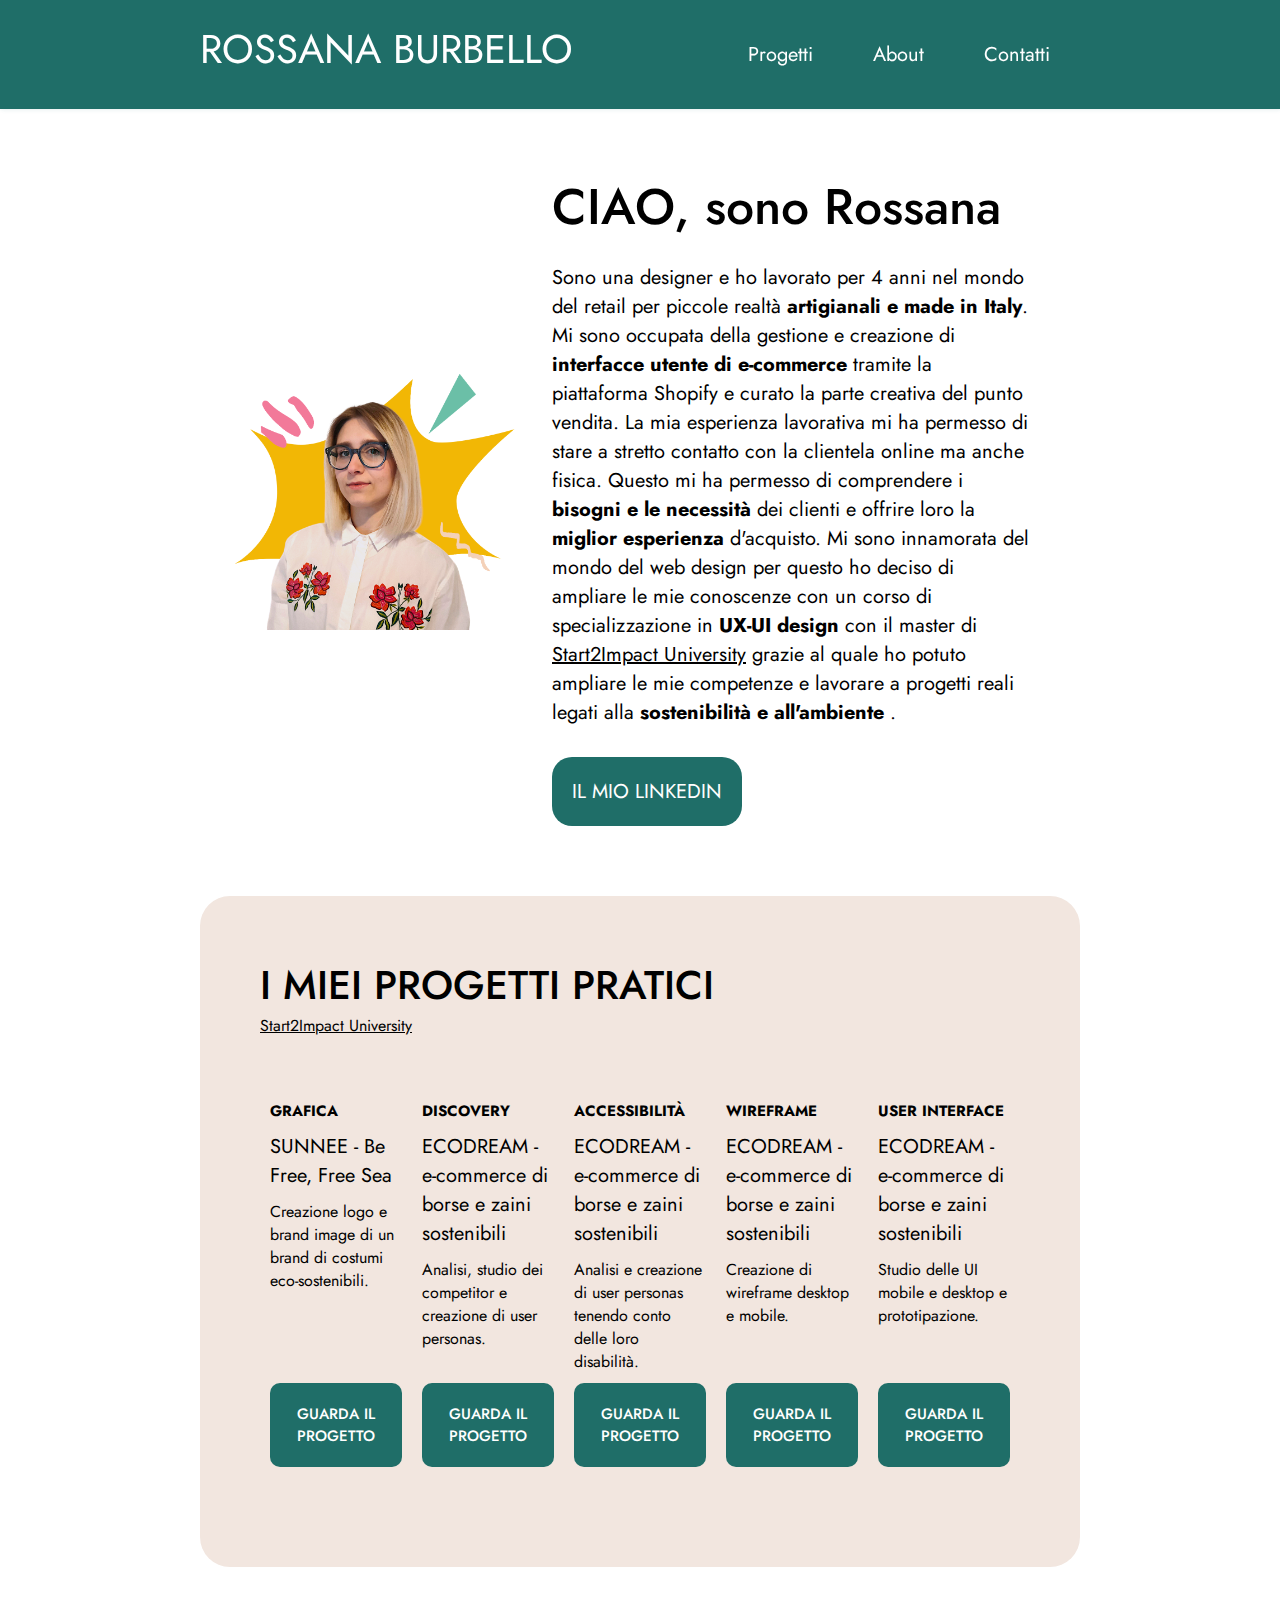
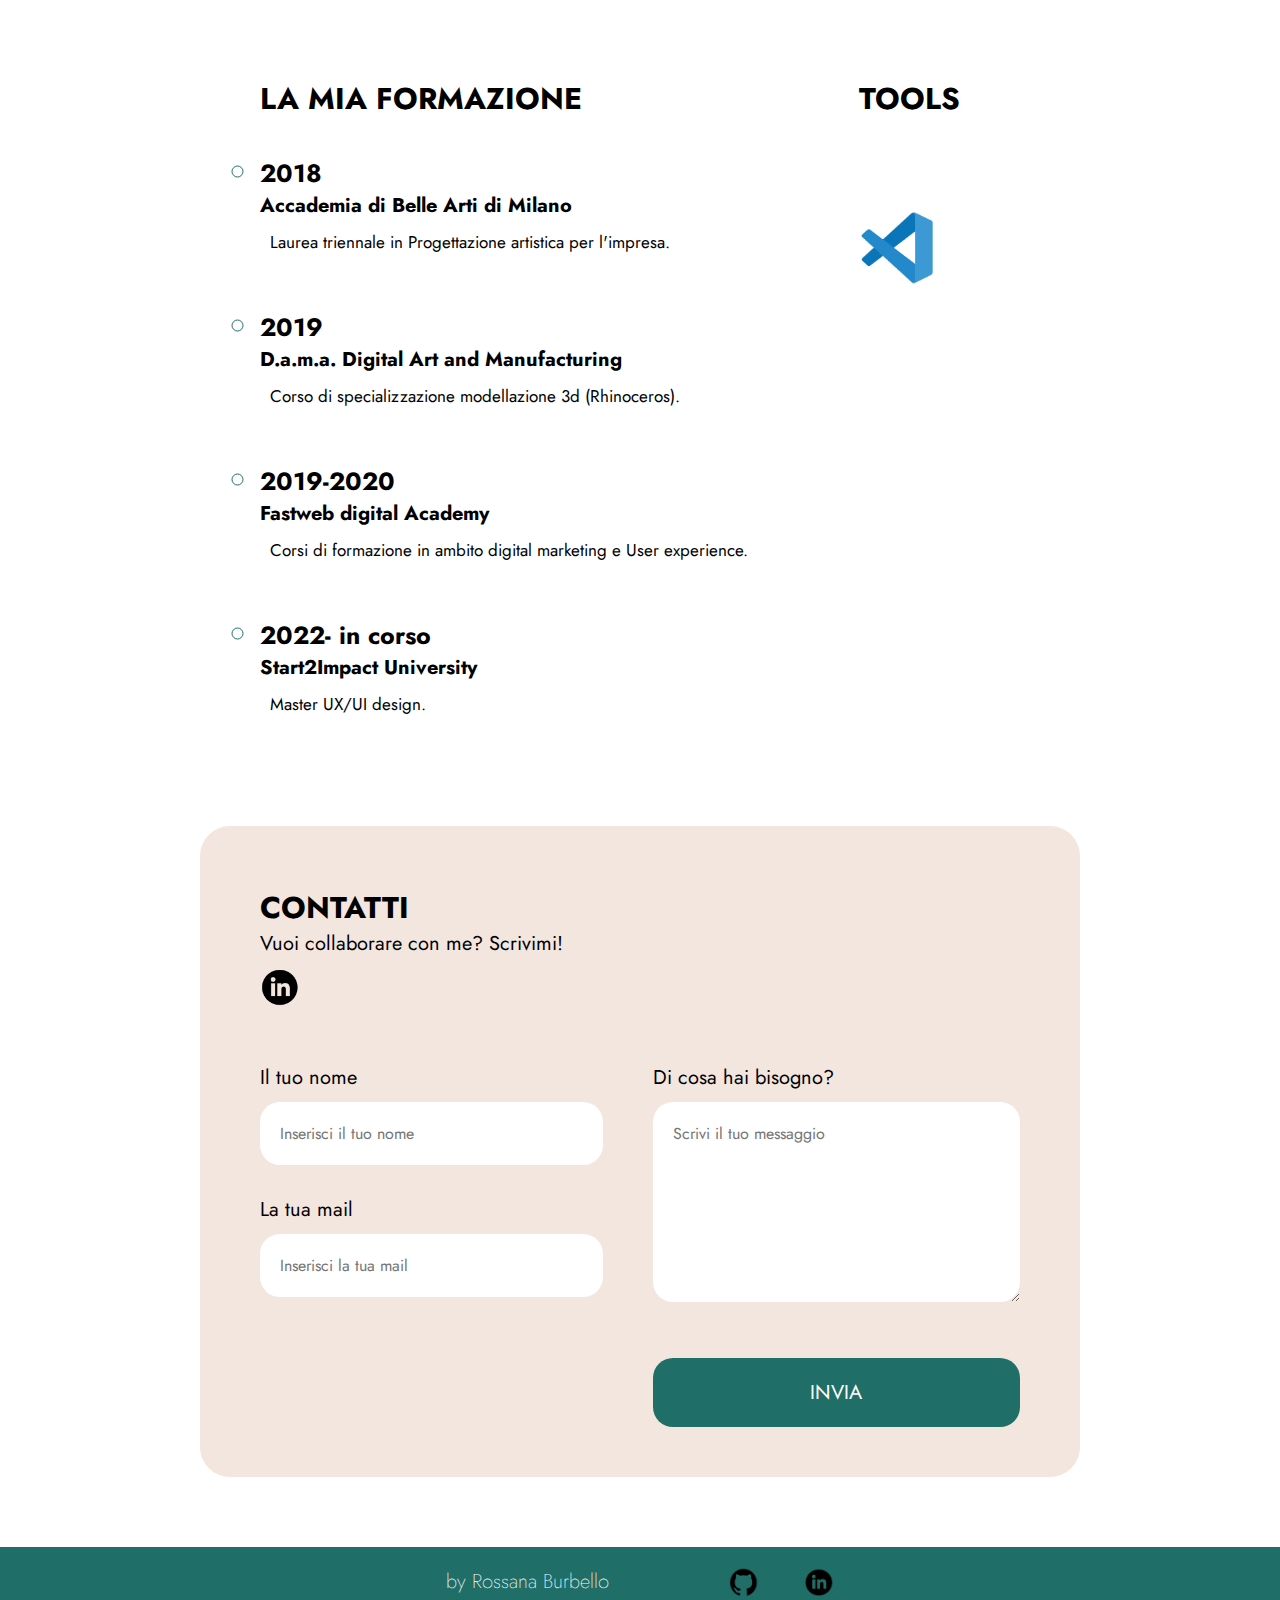
==== commit 8d0f1dab: "modifica size" ====
--- a/index.html
+++ b/index.html
@@ -199,19 +199,20 @@
                 
                 <!--INIZIO SKILLS-->
                 
-                <div class="skills">
-                    <h1 class="title-section">SKILLS</h1>
-                        <div class="img-skills">
+                <div class="tools">
+                    <h1 class="title-section">TOOLS</h1>
+                        <div class="img-tools">
                             <img src="img/ai.png" class=img-programm alt="">
                             <img src="img/id.png" class=img-programm alt="">
                             <img src="img/ph.png" class=img-programm alt="">
                             <img src="img/figma.png" class=img-programm alt="">
                             <img src="img/html.png" class=img-programm alt="">
                             <img src="img/css.png" class=img-programm alt="">
-        
+                            <img src="img/visual.png" class=img-programm alt="">
                         </div>     
-        
-                </div>
+                </div>
+
+               
             </div>
 
             <!--FINE FORMAZIONE-->
--- a/assets/css/style1.css
+++ b/assets/css/style1.css
@@ -229,6 +229,7 @@
 
 .album-image img{
     width: 100%;
+    border-radius: 20px;
 }
 
 .album-title{
@@ -318,14 +319,20 @@
 
 /*INIZIO SKILLS*/
 
-.skills .img-programm{
-    width:100px;
-}
-
-.skills .title-section{
+.tools .img-programm{
+    width: 50px;
+}
+
+.tools .title-section{
     margin-bottom: 30px;
     font-size:30px;
 }
+
+.tools{
+    padding: 60px 60px 60px 0;
+}
+
+
 
 
 /*FINE FORMAZIONE*/
@@ -540,13 +547,15 @@
     }
 
     .albums{
-        height:1300px;
+        height:1400px;
     }
     
     .album{
         width: calc(100% / 2 - 20px);
-        margin: 10px;
+        height: 430px;
+        margin: 10px 10px 40px 10px;
         float: left;
+        position: relative;
     }
     
     .album-image img{
@@ -556,6 +565,11 @@
     .album-title{
         font-size: 20px;
         margin: 10px 0 10px 0;
+    }
+
+    .button-project{
+        position: absolute;
+        bottom:0;
     }
 
 
@@ -578,7 +592,8 @@
     }
     
     
-    .skills .img-programm{
+    
+    .tools .img-programm{
         width:100px;
     }
     
@@ -697,12 +712,16 @@
     
     .albums{
         height:450px;
+        
     }
     
     .album{
         width: calc(100% / 5 - 20px);
+        height: 400px;
         margin: 10px;
         float: left;
+        position: relative;
+        
     }
     
     .album-image img{
@@ -713,6 +732,11 @@
         font-size: 20px;
         margin: 10px 0 10px 0;
     }
+
+    .button-project{
+        position: absolute;
+        bottom:0;
+    }
     
    
 
@@ -731,10 +755,18 @@
         margin:10px;
     }
     
-    
-    
-    .skills .img-programm{
-        width:100px;
+    .img-tools{
+        display: flex;
+        flex-direction:column;
+    }
+    
+    
+    .tools .img-programm{
+        width:80px;
+        margin-bottom: 10px;
+    }
+    .tools{
+        padding: 0 60px 60px 0;
     }
 
     /*FINE FORMAZIONE*/   
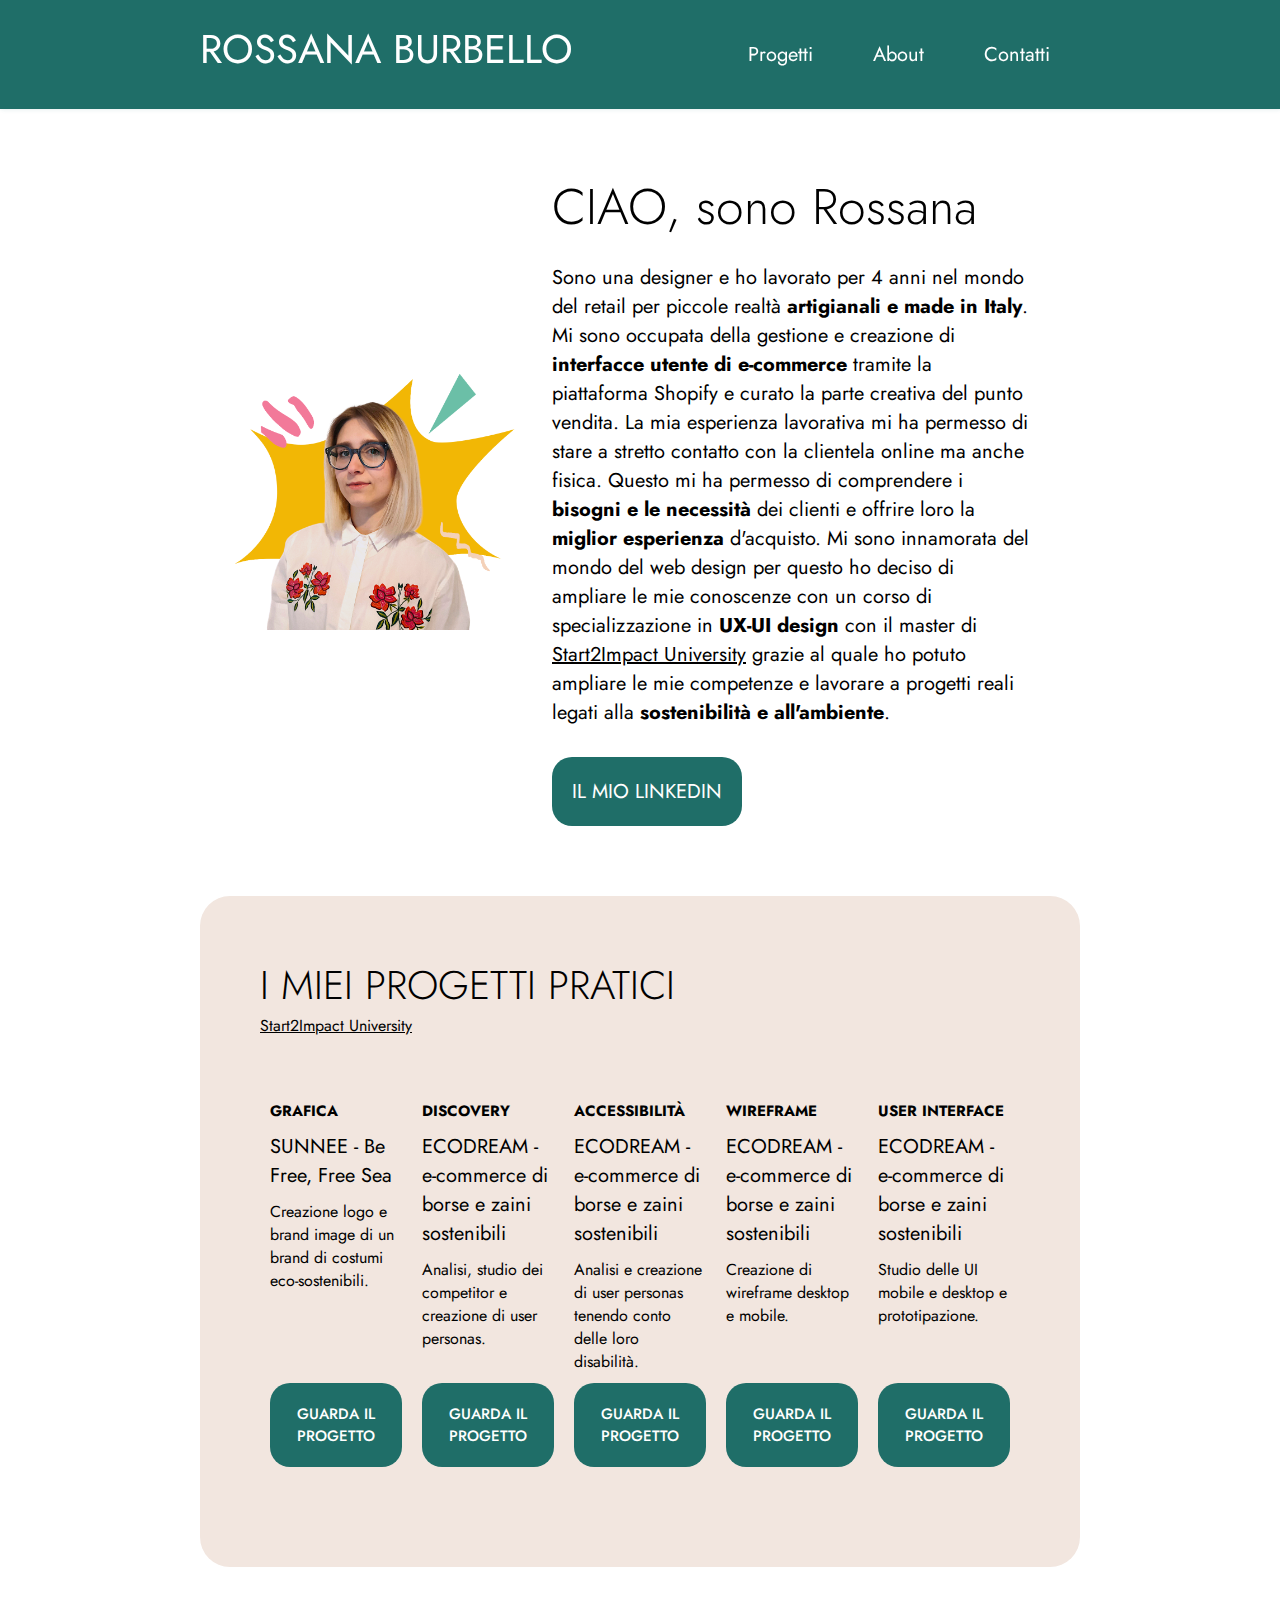
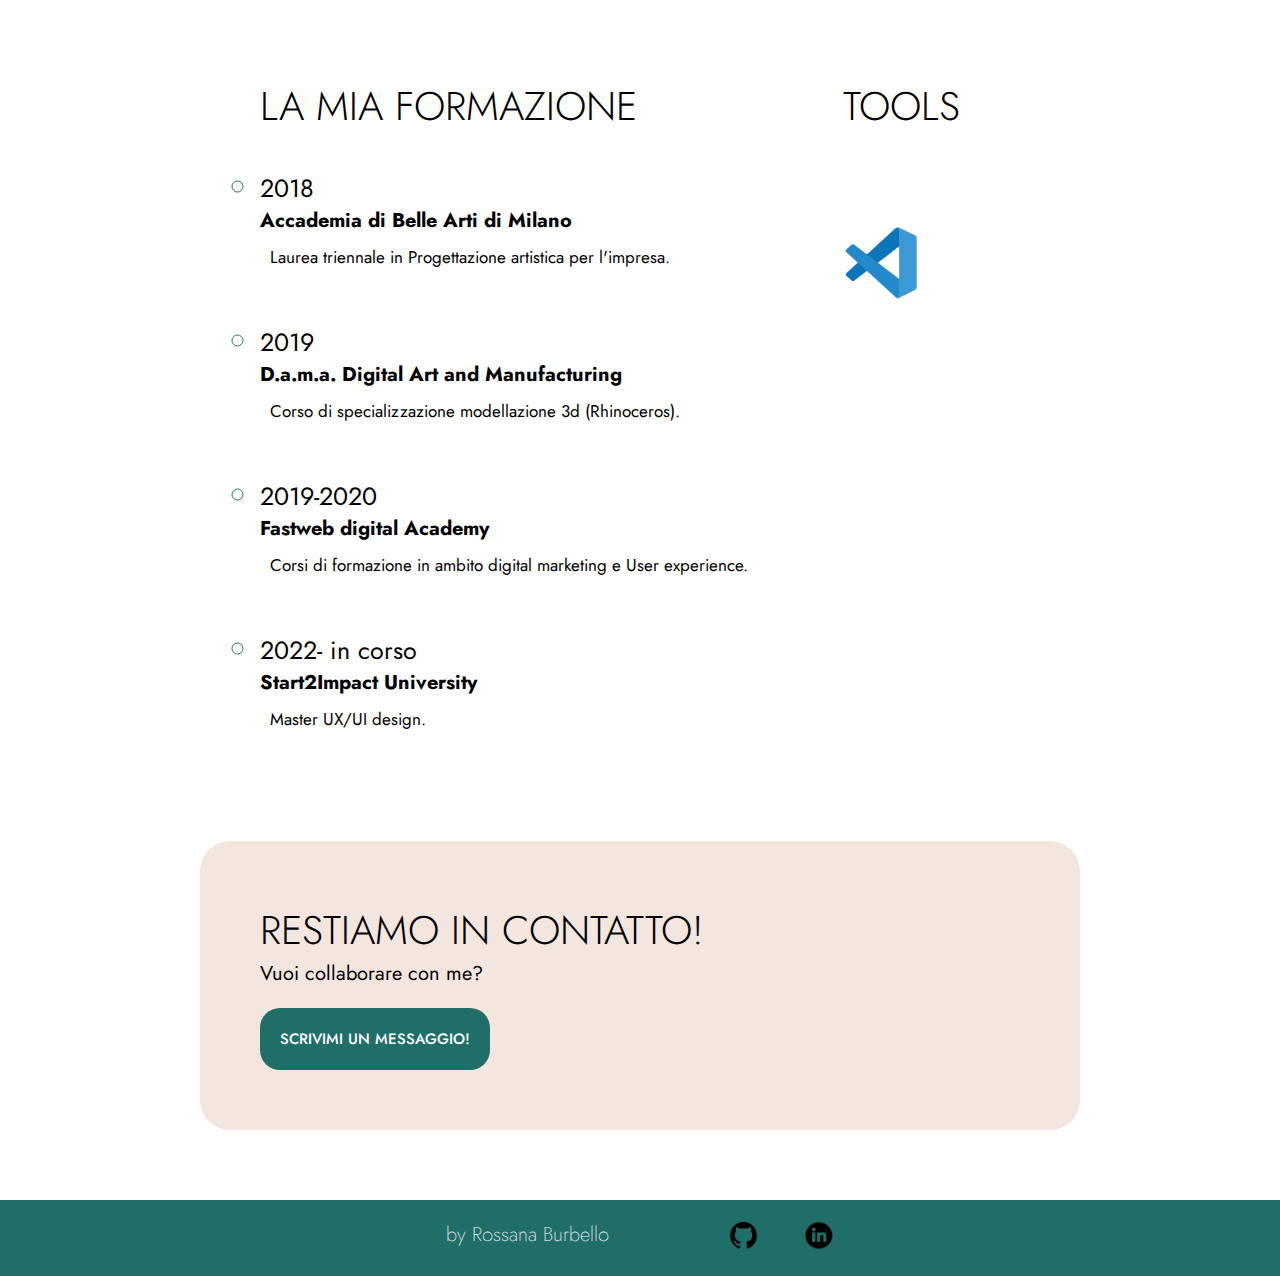
==== commit 415d21b8: "modifiche pagina contatti" ====
--- a/index.html
+++ b/index.html
@@ -59,7 +59,7 @@
                         
                         La mia esperienza lavorativa mi ha permesso di stare a stretto contatto con la clientela online ma anche fisica. Questo mi ha permesso di comprendere i <strong>bisogni e le necessità</strong> dei clienti e offrire loro la <strong>miglior esperienza</strong> d'acquisto.
                         
-                        Mi sono innamorata del mondo del web design per questo ho deciso di ampliare le mie conoscenze con un corso di specializzazione in <strong>UX-UI design</strong> con il master di <a href="https://www.start2impact.it/?utm_source=google&utm_medium=cpc&utm_campaign=Search_Brand&gclid=CjwKCAjw3K2XBhAzEiwAmmgrApQXNY8H4X0xqvuZVJz3FYRlMqIK0BSIiRauKYjD_TsSZ1aVlmg5ERoCQfUQAvD_BwE" >Start2Impact University</a> grazie al quale ho potuto ampliare le mie competenze e lavorare a progetti reali legati alla <strong>sostenibilità e all'ambiente</strong> .
+                        Mi sono innamorata del mondo del web design per questo ho deciso di ampliare le mie conoscenze con un corso di specializzazione in <strong>UX-UI design</strong> con il master di <a href="https://www.start2impact.it/?utm_source=google&utm_medium=cpc&utm_campaign=Search_Brand&gclid=CjwKCAjw3K2XBhAzEiwAmmgrApQXNY8H4X0xqvuZVJz3FYRlMqIK0BSIiRauKYjD_TsSZ1aVlmg5ERoCQfUQAvD_BwE" >Start2Impact University</a> grazie al quale ho potuto ampliare le mie competenze e lavorare a progetti reali legati alla <strong>sostenibilità e all'ambiente</strong>.
                         
                         
                         </p>
@@ -222,41 +222,13 @@
             <!--INIZIO FORM CONTATTI-->
             <a name="Contatti"></a>
             <div class="contatti">
-                <h1 class="title-contact">CONTATTI</h1>
-                <h2 class="subtitle-contact">Vuoi collaborare con me? Scrivimi!</h2>
-                <a href="https://www.linkedin.com/in/rossanaburbello/">  <img src="img/linkedin.png" class=img-footer alt=""></a>
-                
-                
-                <form action="index.html">
-        
-                    <div class="info">
-                        <h3 class="input-title">Il tuo nome</h3>
-                        <input type="text" id="name" placeholder="Inserisci il tuo nome" required> 
-        
-                        <h3 class="input-title">La tua mail</h3>
-                        <input type="email" id="email" placeholder="Inserisci la tua mail" required>
-                        
-                        
-                    </div>
-        
-                    
-                    <div class="message">
-                        <h3 class="input-title">Di cosa hai bisogno?</h3>
-                        <textarea name="messaggio" placeholder= "Scrivi il tuo messaggio" required></textarea>
-                      
-        
-                      <!-- <div class="check">
-                         <input type="checkbox" name="Privacy policy" required> <span>Accetta i termini e condizioni</span>
-                      </div> -->
-        
-                      <div class="submit">
-                          <input type="Submit" value=INVIA>
-                      </div>
-        
-                    </div>  
-            
-                   
-                </form>
+                <h1 class="title-contact">RESTIAMO IN CONTATTO!</h1>
+                <h2 class="subtitle-contact">Vuoi collaborare con me? </h2>
+                
+                <button class="button-page-form">
+                    <a href="contatti.html">SCRIVIMI UN MESSAGGIO!</a>
+                </button>
+
             </div>
 
             <!--FINE FORM CONTATTI-->
--- a/assets/css/style1.css
+++ b/assets/css/style1.css
@@ -149,7 +149,6 @@
  
 .Photo img{
      width:100%;
-     /*border-radius:50%;*/
      border: 2px;
      margin-top: 40px;
      margin-bottom: 40px;
@@ -165,7 +164,7 @@
  
 .intro h1{
      font-size:40px;
-     font-weight: 500;
+     font-weight: 300;
      margin-top:20px;
      margin-bottom: 20px;
      text-align:left;
@@ -193,6 +192,10 @@
      float:left; 
 }
 
+.intro button:hover{
+    background-color:rgb(15, 75, 70);
+}
+
 .intro button a {
     text-decoration: none;
 }
@@ -212,10 +215,8 @@
 
 .project-container .title-section{
     font-size: 40px;
-    font-weight: 500;
-}
-
-
+    font-weight: 300;
+}
 
 
 .albums{
@@ -260,8 +261,12 @@
     font-weight: 500;
     padding: 20px;
     border: none;
-    border-radius: 10px;
+    border-radius: 20px;
     margin:10px 0 0 0;
+}
+
+.button-project:hover {
+    background-color:rgb(15, 75, 70);
 }
 
 
@@ -282,7 +287,8 @@
 
 .text-training .title-section{
     margin-bottom: 30px;
-    font-size: 30px;
+    font-weight: 300;
+    font-size: 40px;
 }
 
 .text-training  ul li{
@@ -300,6 +306,7 @@
 
 .text-training ul li h1{
     font-size: 25px;
+    font-weight: 400;
 }
 
 .text-training ul li h2{
@@ -325,26 +332,20 @@
 
 .tools .title-section{
     margin-bottom: 30px;
-    font-size:30px;
+    font-size:40px;
+    font-weight: 300;
 }
 
 .tools{
     padding: 60px 60px 60px 0;
 }
 
-
-
-
 /*FINE FORMAZIONE*/
 
 
 
 /*INIZIO FORM CONTATTI*/
-form{
-    padding: 30px 60px 60px 60px;
-    margin:auto;
-    
-}
+
 
 .contatti:after{
     clear:both;
@@ -353,6 +354,7 @@
 }
 
 .contatti{
+    
     background-color: #F2E6DF;
     margin-bottom:20px;
     border-radius: 30px;
@@ -364,9 +366,10 @@
 }
 
 
-.title-contact{
-    padding: 60px 0 0 60px;
-    font-size: 30px;
+.contatti .title-contact{
+    padding: 60px 60px 0 60px;
+    font-size: 40px;
+    font-weight:300 ;
 }
 
 .subtitle-contact{
@@ -375,54 +378,26 @@
     font-weight:400 ;
 }
 
-
-
-
-.input-title{
-    margin-bottom: 10px;
-    font-size: 20px;
-    font-weight: 400;
-}
-
-
-input,textarea{
-    padding: 20px;
-    border-radius: 20px;
-    
-}
-
-.info input[type=text], .info input[type=email]{
-    width:100%;
-    font-size: 100%;
-    margin-bottom: 30px;
-    border:none;
-    
-}
-
-.message textarea{
-    width: 100%;
-    height: 200px;
-    font-size: 100%;
-    margin-bottom: 30px;
-    border:none;
-
-
-}
-
-.check{
-    float:left;
-}
-
-
-.submit input[type=Submit]{
+.button-page-form{
     background-color: rgb(31, 110, 104);
     color: white;
-    width:100%;
-    font-size: 20px;
-    margin-top:20px;
-    border:none;
-
-}
+    font-size: 15px;
+    font-weight: 500;
+    padding: 20px;
+    border: none;
+    border-radius: 20px;
+    margin: 20px 60px 60px 60px;
+    float: left;
+}
+
+.button-page-form:hover {
+    background-color:rgb(15, 75, 70);
+}
+
+.button-page-form a{
+    text-decoration: none;
+}
+
 /*FINE FORM CONTATTI*/
 
 /*INIZIO FOOTER*/
@@ -537,9 +512,7 @@
 
 
 
-    /*FINE PROGETTI*/
-    
-    
+    /*INIZIO PROGETTI*/  
 
     .title-section{
         font-size: 40px;
@@ -572,8 +545,6 @@
         bottom:0;
     }
 
-
-    
     /*FINE PROGETTI*/
 
     
@@ -592,25 +563,12 @@
     }
     
     
-    
     .tools .img-programm{
         width:100px;
     }
     
-    
-
     /*FINE FORMAZIONE*/
 
-
-
-    /*INIZIO FORM CONTATTI*/
-
-    form{
-        padding-top:50px;
-        padding-bottom: 50px;
-        margin:auto; 
-        width:100%;        
-    }
 }
 
 /*FINE MEDIA QUERY TABLET*/
@@ -658,8 +616,6 @@
         padding-right:200px;
     
     }
-
-
 
     /*INIZIO PRESENTAZIONE*/
     
@@ -703,7 +659,6 @@
         float:left;
 
     }
-
 
     /*FINE PRESENTAZIONE*/
 
@@ -737,8 +692,6 @@
         position: absolute;
         bottom:0;
     }
-    
-   
 
     /*FINE PROGETTI*/   
 
@@ -770,41 +723,7 @@
     }
 
     /*FINE FORMAZIONE*/   
-
-
-
-    /*INIZIO FORM CONTATTI*/   
-
-    form{
-        padding-top:50px;
-        padding-bottom: 50px;
-        margin:auto; 
-        width:100%;
-        display: flex;
-        flex-direction:row;
-    }
-
-    .title-contact{
-        display: block;
-    }
-
-    .info{
-        width:100%;
-        padding-right: 50px;
-    }
-
-    .message{
-        width:100%;
-    }
-    
-    
-    .submit input[type=Submit]{
-        width:100%;
-        
-    }
-
-    /*FINE FORM CONTATTI*/   
-    
+  
 }
 
  /*FINE MEDIA QUERY PC*/   
